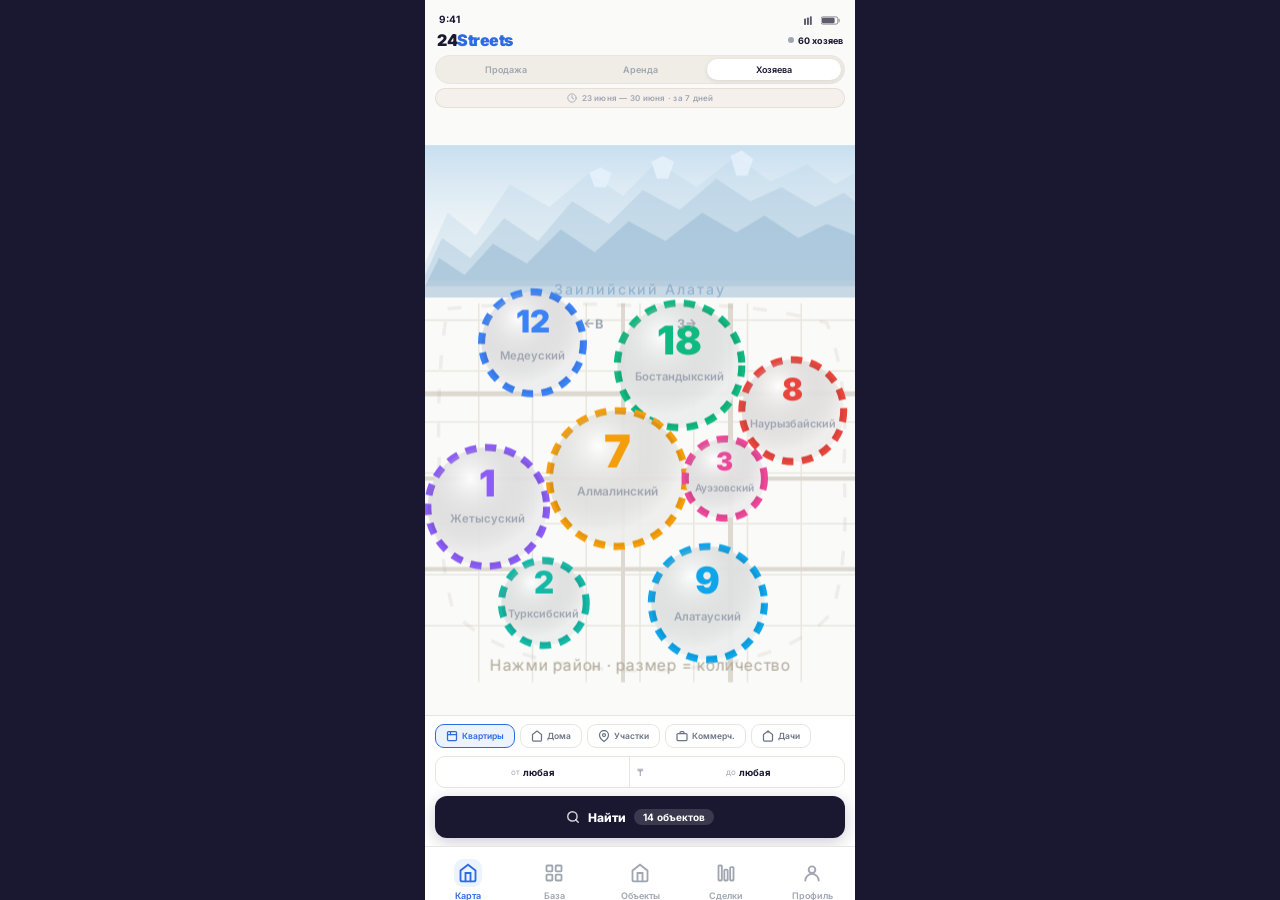
==== projects/24streets-app/index.html @ aed64017 "fix: correct district positions on Pulse Map to match real Almaty geography South-up orientation (mo" ====
<!DOCTYPE html>
<html lang="ru">
<head>
<meta charset="UTF-8">
<meta name="viewport" content="width=device-width, initial-scale=1, viewport-fit=cover">
<meta name="mobile-web-app-capable" content="yes">
<meta name="apple-mobile-web-app-capable" content="yes">
<meta name="apple-mobile-web-app-status-bar-style" content="black-translucent">
<title>24Streets</title>
<link rel="stylesheet" href="css/styles.css">
<script>
(function(){
  var TAB_H = 64;   // tab bar
  var FEED_HDR = 52; // feed header
  function setH(){
    var h = window.innerHeight;
    var s = document.documentElement.style;
    s.setProperty('--app-h', h + 'px');
    s.setProperty('--card-h', (h - TAB_H) + 'px');        // map/base screens
    s.setProperty('--feed-card-h', (h - FEED_HDR) + 'px'); // feed cards (no tab bar)
  }
  setH();
  window.addEventListener('resize', setH);
  window.addEventListener('orientationchange', function(){ setTimeout(setH, 200); });
})();
</script>
</head>
<body>
<div id="app">

  <!-- ══════════════ SCREEN 1: MAP ══════════════ -->
  <div id="screen-map" class="screen active with-tabs">

    <!-- Status bar -->
    <div class="status-bar">
      <span class="time">9:41</span>
      <div class="icons">
        <svg width="13" height="9" viewBox="0 0 20 14" fill="#1a1831" opacity=".7"><rect x="0" y="4" width="3" height="10" rx="1"/><rect x="4.5" y="2.5" width="3" height="11.5" rx="1"/><rect x="9" y="0.5" width="3" height="13.5" rx="1"/></svg>
        <svg width="20" height="9" viewBox="0 0 44 18" fill="none"><rect x="0" y="1" width="37" height="16" rx="4" stroke="#1a1831" stroke-width="1.5" opacity=".7"/><rect x="38.5" y="5" width="3" height="8" rx="1.5" fill="#1a1831" opacity=".35"/><rect x="2" y="3" width="28" height="12" rx="2.5" fill="#1a1831" opacity=".7"/></svg>
      </div>
    </div>

    <!-- Header -->
    <div class="map-hdr1">
      <div class="logo">24<span>Streets</span></div>
      <div class="live-chip">
        <div class="live-dot"></div>
        <span id="liveCount">319 сейчас</span>
      </div>
    </div>

    <!-- Trio toggle -->
    <div class="trio">
      <div class="trio-btn" data-mode="sale">Продажа</div>
      <div class="trio-btn" data-mode="rent">Аренда</div>
      <div class="trio-btn on" data-mode="archive">Хозяева</div>
    </div>

    <!-- Archive date (hidden by default) -->
    <div id="archDateStrip" class="arch-date-strip">
      <svg width="10" height="10" viewBox="0 0 24 24" fill="none" stroke="currentColor" stroke-width="2" stroke-linecap="round"><circle cx="12" cy="12" r="10"/><polyline points="12 6 12 12 16 14"/></svg>
      23 июня — 30 июня · за 7 дней
    </div>

    <!-- MAP SVG (south-up: mountains at top) -->
    <div class="map-area">
      <svg id="mapSvg" viewBox="0 0 152 190" xmlns="http://www.w3.org/2000/svg" font-family="Inter,sans-serif" preserveAspectRatio="xMidYMid meet">
        <defs>
          <linearGradient id="skyg" x1="0" y1="0" x2="0" y2="1">
            <stop offset="0%" stop-color="#c8dff0"/>
            <stop offset="100%" stop-color="#e8f3f9" stop-opacity="0"/>
          </linearGradient>
          <!-- 3D sphere highlight — shared, objectBoundingBox = works for all sizes -->
          <radialGradient id="sphere-shine" cx="36%" cy="26%" r="64%" gradientUnits="objectBoundingBox">
            <stop offset="0%"   stop-color="rgba(255,255,255,0.72)"/>
            <stop offset="26%"  stop-color="rgba(255,255,255,0.14)"/>
            <stop offset="100%" stop-color="rgba(0,0,0,0.30)"/>
          </radialGradient>
          <!-- Archive mode — muted -->
          <radialGradient id="sphere-arch" cx="36%" cy="26%" r="64%" gradientUnits="objectBoundingBox">
            <stop offset="0%"   stop-color="rgba(255,255,255,0.38)"/>
            <stop offset="100%" stop-color="rgba(0,0,0,0.06)"/>
          </radialGradient>
          <!-- Drop shadow for active bubbles -->
          <filter id="bub-shadow" x="-45%" y="-45%" width="190%" height="210%">
            <feDropShadow dx="0" dy="3.5" stdDeviation="3.5" flood-color="#000000" flood-opacity="0.22"/>
          </filter>
        </defs>

        <!-- Background -->
        <rect width="152" height="190" fill="#fafaf8"/>

        <!-- Sky -->
        <rect width="152" height="52" fill="url(#skyg)"/>

        <!-- Mountains at top (Заилийский Алатау = south, shown at top) -->
        <polygon points="0,42 8,24 18,32 30,14 44,22 58,10 70,18 82,6 96,15 110,4 122,13 135,7 145,14 152,10 152,48 0,48" fill="rgba(185,210,230,0.32)"/>
        <polygon points="0,46 6,33 16,40 28,26 40,34 52,20 65,28 77,16 90,23 103,12 115,20 126,15 138,22 148,17 152,20 152,50 0,50" fill="rgba(165,195,218,0.40)"/>
        <polygon points="0,50 5,40 14,46 24,35 36,42 48,30 60,38 72,27 85,34 98,24 110,31 120,25 132,33 142,28 152,32 152,54 0,54" fill="rgba(145,180,208,0.48)"/>
        <!-- Snow caps -->
        <polygon points="58,10 62,8 66,10 64,15 60,15" fill="rgba(230,242,252,0.8)"/>
        <polygon points="80,6 84,4 88,6 86,12 82,12"   fill="rgba(230,242,252,0.85)"/>
        <polygon points="108,4 112,2 116,5 114,11 110,11" fill="rgba(230,242,252,0.82)"/>
        <text x="76" y="53" text-anchor="middle" font-size="5" fill="rgba(120,160,195,0.65)" font-weight="500" letter-spacing="0.7">Заилийский Алатау</text>

        <!-- Street grid -->
        <g stroke="#eae7e0" stroke-width="0.55">
          <line x1="0" y1="62" x2="152" y2="62"/><line x1="0" y1="80" x2="152" y2="80"/>
          <line x1="0" y1="98" x2="152" y2="98"/><line x1="0" y1="116" x2="152" y2="116"/>
          <line x1="0" y1="134" x2="152" y2="134"/><line x1="0" y1="152" x2="152" y2="152"/>
          <line x1="0" y1="170" x2="152" y2="170"/>
          <line x1="19" y1="56" x2="19" y2="190"/><line x1="38" y1="56" x2="38" y2="190"/>
          <line x1="57" y1="56" x2="57" y2="190"/><line x1="76" y1="56" x2="76" y2="190"/>
          <line x1="95" y1="56" x2="95" y2="190"/><line x1="114" y1="56" x2="114" y2="190"/>
          <line x1="133" y1="56" x2="133" y2="190"/>
        </g>
        <!-- Major avenues -->
        <line x1="0" y1="88" x2="152" y2="88" stroke="#ddd9d0" stroke-width="1.8"/>
        <line x1="0" y1="118" x2="152" y2="118" stroke="#ddd9d0" stroke-width="1.5"/>
        <line x1="0" y1="150" x2="152" y2="150" stroke="#ddd9d0" stroke-width="1.5"/>
        <line x1="108" y1="56" x2="108" y2="190" stroke="#ddd9d0" stroke-width="1.8"/>
        <line x1="70" y1="56" x2="70" y2="190" stroke="#ddd9d0" stroke-width="1.4"/>

        <!-- City boundary -->
        <path d="M8,58 Q38,55 76,57 Q115,55 142,63 Q150,82 148,115 Q150,145 144,165 Q128,185 76,186 Q28,185 10,165 Q4,142 5,112 Q4,80 8,58 Z"
          fill="none" stroke="rgba(175,168,155,0.16)" stroke-width="1.2" stroke-dasharray="5,7"/>

        <!-- ── DISTRICT BUBBLES — 3D SPHERES ── -->
        <!-- Ориентация жителя Алматы: Горы=верх(юг) · Восток=лево · Запад=право · Север=низ -->
        <!-- Порядок В→З (лево→право): меде → жет/турк → алма(центр) → ауэз/бост → наур → алат -->

        <!-- МЕДЕУСКИЙ (юго-восток = верх-лево) -->
        <g class="bubble-g" data-district="mede" cursor="pointer">
          <circle cx="38" cy="70" r="18" fill="#3B82F6" fill-opacity="0.1"/>
          <circle cx="38" cy="70" r="18" fill="#3B82F6" class="bubble-main" filter="url(#bub-shadow)"/>
          <circle cx="38" cy="70" r="18" fill="url(#sphere-shine)" class="bubble-shine" pointer-events="none"/>
          <text x="38" y="66.5" text-anchor="middle" font-size="11" font-weight="900" fill="white" class="bubble-count">37</text>
          <text x="38" y="76" text-anchor="middle" font-size="4" fill="rgba(255,255,255,.92)" font-weight="600" class="bubble-name">Медеуский</text>
        </g>

        <!-- БОСТАНДЫКСКИЙ (юг, центр-право) -->
        <g class="bubble-g" data-district="bost" cursor="pointer">
          <circle cx="90" cy="78" r="22" fill="#10B981" fill-opacity="0.1"/>
          <circle cx="90" cy="78" r="22" fill="#10B981" class="bubble-main" filter="url(#bub-shadow)"/>
          <circle cx="90" cy="78" r="22" fill="url(#sphere-shine)" class="bubble-shine" pointer-events="none"/>
          <text x="90" y="74" text-anchor="middle" font-size="14" font-weight="900" fill="white" class="bubble-count">59</text>
          <text x="90" y="83.5" text-anchor="middle" font-size="4" fill="rgba(255,255,255,.92)" font-weight="600" class="bubble-name">Бостандыкский</text>
        </g>

        <!-- НАУРЫЗБАЙСКИЙ (юго-запад = верх-право) -->
        <g class="bubble-g" data-district="naur" cursor="pointer">
          <circle cx="130" cy="94" r="18" fill="#E8453C" fill-opacity="0.1" class="sel-pulse"/>
          <circle cx="130" cy="94" r="18" fill="#E8453C" class="bubble-main" filter="url(#bub-shadow)"/>
          <circle cx="130" cy="94" r="18" fill="url(#sphere-shine)" class="bubble-shine" pointer-events="none"/>
          <text x="130" y="90.5" text-anchor="middle" font-size="11" font-weight="900" fill="white" class="bubble-count">41</text>
          <text x="130" y="100" text-anchor="middle" font-size="3.8" fill="rgba(255,255,255,.92)" font-weight="600" class="bubble-name">Наурызбайский</text>
        </g>

        <!-- ЖЕТЫСУСКИЙ (восток = лево) -->
        <g class="bubble-g" data-district="zhet" cursor="pointer">
          <circle cx="22" cy="128" r="21" fill="#8B5CF6" fill-opacity="0.1"/>
          <circle cx="22" cy="128" r="21" fill="#8B5CF6" class="bubble-main" filter="url(#bub-shadow)"/>
          <circle cx="22" cy="128" r="21" fill="url(#sphere-shine)" class="bubble-shine" pointer-events="none"/>
          <text x="22" y="124.5" text-anchor="middle" font-size="13" font-weight="900" fill="white" class="bubble-count">48</text>
          <text x="22" y="133.5" text-anchor="middle" font-size="4" fill="rgba(255,255,255,.92)" font-weight="600" class="bubble-name">Жетысуский</text>
        </g>

        <!-- АЛМАЛИНСКИЙ (исторический центр) -->
        <g class="bubble-g" data-district="alma" cursor="pointer">
          <circle cx="68" cy="118" r="24" fill="#F59E0B" fill-opacity="0.1"/>
          <circle cx="68" cy="118" r="24" fill="#F59E0B" class="bubble-main" filter="url(#bub-shadow)"/>
          <circle cx="68" cy="118" r="24" fill="url(#sphere-shine)" class="bubble-shine" pointer-events="none"/>
          <text x="68" y="114" text-anchor="middle" font-size="16" font-weight="900" fill="white" class="bubble-count">63</text>
          <text x="68" y="124" text-anchor="middle" font-size="4.2" fill="rgba(255,255,255,.92)" font-weight="600" class="bubble-name">Алмалинский</text>
        </g>

        <!-- АУЭЗОВСКИЙ (запад = право) -->
        <g class="bubble-g" data-district="auez" cursor="pointer">
          <circle cx="106" cy="118" r="14" fill="#EC4899" fill-opacity="0.1" class="sel-pulse"/>
          <circle cx="106" cy="118" r="14" fill="#EC4899" class="bubble-main" filter="url(#bub-shadow)"/>
          <circle cx="106" cy="118" r="14" fill="url(#sphere-shine)" class="bubble-shine" pointer-events="none"/>
          <text x="106" y="115" text-anchor="middle" font-size="9" font-weight="900" fill="white" class="bubble-count">48</text>
          <text x="106" y="122.5" text-anchor="middle" font-size="3.6" fill="rgba(255,255,255,.92)" font-weight="600" class="bubble-name">Ауэзовский</text>
        </g>

        <!-- АЛАТАУСКИЙ (северо-запад = низ-право) -->
        <g class="bubble-g" data-district="alat" cursor="pointer">
          <circle cx="100" cy="162" r="20" fill="#0EA5E9" fill-opacity="0.1"/>
          <circle cx="100" cy="162" r="20" fill="#0EA5E9" class="bubble-main" filter="url(#bub-shadow)"/>
          <circle cx="100" cy="162" r="20" fill="url(#sphere-shine)" class="bubble-shine" pointer-events="none"/>
          <text x="100" y="158.5" text-anchor="middle" font-size="13" font-weight="900" fill="white" class="bubble-count">45</text>
          <text x="100" y="168" text-anchor="middle" font-size="4" fill="rgba(255,255,255,.92)" font-weight="600" class="bubble-name">Алатауский</text>
        </g>

        <!-- ТУРКСИБСКИЙ (северо-восток = низ-лево) -->
        <g class="bubble-g" data-district="turk" cursor="pointer">
          <circle cx="42" cy="162" r="15" fill="#14B8A6" fill-opacity="0.1"/>
          <circle cx="42" cy="162" r="15" fill="#14B8A6" class="bubble-main" filter="url(#bub-shadow)"/>
          <circle cx="42" cy="162" r="15" fill="url(#sphere-shine)" class="bubble-shine" pointer-events="none"/>
          <text x="42" y="158.5" text-anchor="middle" font-size="11" font-weight="900" fill="white" class="bubble-count">26</text>
          <text x="42" y="167" text-anchor="middle" font-size="3.8" fill="rgba(255,255,255,.92)" font-weight="600" class="bubble-name">Турксибский</text>
        </g>

        <!-- Compass: горы=верх(Ю), восток=лево(←), запад=право(→) -->
        <g transform="translate(76,62)">
          <text x="-13" y="3" text-anchor="end" font-size="4.5" font-weight="700" fill="#9fa6b2">←В</text>
          <text x="13" y="3" text-anchor="start" font-size="4.5" font-weight="700" fill="#9fa6b2">З→</text>
        </g>

        <text x="76" y="186" text-anchor="middle" font-size="5.5" fill="#b0a898" letter-spacing=".04em">Нажми район · размер = количество</text>
      </svg>
    </div>

    <!-- Bottom panel -->
    <div class="map-bottom">

      <!-- Type chips -->
      <div class="types-row">
        <div class="type-chip on" data-type="apt">
          <svg width="12" height="12" viewBox="0 0 24 24" fill="none" stroke="currentColor" stroke-width="2.5" stroke-linecap="round"><rect x="3" y="3" width="18" height="18" rx="2"/><line x1="3" y1="9" x2="21" y2="9"/><line x1="9" y1="3" x2="9" y2="9"/></svg>
          Квартиры
        </div>
        <div class="type-chip" data-type="house">
          <svg width="12" height="12" viewBox="0 0 24 24" fill="none" stroke="currentColor" stroke-width="2.5" stroke-linecap="round"><path d="M3 9l9-7 9 7v11a2 2 0 01-2 2H5a2 2 0 01-2-2z"/></svg>
          Дома
        </div>
        <div class="type-chip" data-type="land">
          <svg width="12" height="12" viewBox="0 0 24 24" fill="none" stroke="currentColor" stroke-width="2.5" stroke-linecap="round"><path d="M21 10c0 7-9 13-9 13S3 17 3 10a9 9 0 0118 0z"/><circle cx="12" cy="10" r="3"/></svg>
          Участки
        </div>
        <div class="type-chip" data-type="comm">
          <svg width="12" height="12" viewBox="0 0 24 24" fill="none" stroke="currentColor" stroke-width="2.5" stroke-linecap="round"><rect x="2" y="7" width="20" height="14" rx="2"/><path d="M16 7V5a2 2 0 00-2-2h-4a2 2 0 00-2 2v2"/></svg>
          Коммерч.
        </div>
        <div class="type-chip" data-type="dacha">
          <svg width="12" height="12" viewBox="0 0 24 24" fill="none" stroke="currentColor" stroke-width="2.5" stroke-linecap="round"><path d="M3 9l9-7 9 7v11a2 2 0 01-2 2H5a2 2 0 01-2-2z"/><line x1="12" y1="2" x2="12" y2="5"/></svg>
          Дачи
        </div>
      </div>

      <!-- Price pill -->
      <div class="price-pill">
        <div class="pp-half">
          <span class="pp-sub">от</span>
          <span id="ppFromVal">любая</span>
        </div>
        <div class="pp-unit">₸</div>
        <div class="pp-half">
          <span class="pp-sub">до</span>
          <span id="ppToVal">любая</span>
        </div>
      </div>

      <!-- Find -->
      <div class="find-btn" id="findBtn">
        <svg width="14" height="14" viewBox="0 0 24 24" fill="none" stroke="rgba(255,255,255,.8)" stroke-width="2.5" stroke-linecap="round"><circle cx="11" cy="11" r="8"/><line x1="21" y1="21" x2="16.65" y2="16.65"/></svg>
        Найти
        <div class="find-count">3 объекта</div>
      </div>
    </div>
  </div>

  <!-- ══════════════ SCREEN 2: DISTRICT DETAIL ══════════════ -->
  <div id="screen-district" class="screen slide-below dark-screen">
    <div class="ds-status-bar">
      <span class="time" style="color:rgba(255,255,255,.8)">9:41</span>
    </div>
    <div class="ds-header">
      <div class="ds-back" id="dsBack">
        <svg width="9" height="9" viewBox="0 0 24 24" fill="none" stroke="white" stroke-width="2.5" stroke-linecap="round"><polyline points="15 18 9 12 15 6"/></svg>
      </div>
      <div class="ds-info">
        <div class="ds-name" id="dsName">Бостандыкский</div>
        <div class="ds-sub" id="dsSub">274 объекта · 57 новых сегодня</div>
      </div>
    </div>
    <div class="time-tabs" id="districtTimeTabs">
      <div class="ttab on" data-time="24h">24 часа</div>
      <div class="ttab" data-time="3d">3 дня</div>
      <div class="ttab" data-time="week">Неделя</div>
    </div>
    <div class="type-grid" id="typeGrid"></div>
  </div>

  <!-- ══════════════ SCREEN 2.5: FILTERS ══════════════ -->
  <div id="screen-filter" class="screen slide-below dark-screen">
    <div class="ds-status-bar">
      <span class="time" style="color:rgba(255,255,255,.8)">9:41</span>
    </div>
    <div class="ds-header">
      <div class="ds-back" id="filtBack">
        <svg width="9" height="9" viewBox="0 0 24 24" fill="none" stroke="white" stroke-width="2.5" stroke-linecap="round"><polyline points="15 18 9 12 15 6"/></svg>
      </div>
      <div class="ds-info">
        <div class="ds-name" id="filtTitle">Квартиры · Бостандык.</div>
        <div class="ds-sub" id="filtSub">57 объектов</div>
      </div>
    </div>
    <div class="time-tabs" id="filterTimeTabs">
      <div class="ttab on" data-time="24h">24 часа</div>
      <div class="ttab" data-time="3d">3 дня</div>
      <div class="ttab" data-time="week">Неделя</div>
    </div>
    <div class="filt-scroll" id="filtScroll"></div>
    <div class="filt-apply-wrap">
      <div class="filt-apply" id="filtApply">
        <svg width="14" height="14" viewBox="0 0 24 24" fill="none" stroke="white" stroke-width="2.5" stroke-linecap="round"><polyline points="20 6 9 17 4 12"/></svg>
        Показать <span id="filtCount">0</span> объектов
      </div>
    </div>
  </div>

  <!-- ══════════════ SCREEN 3: FEED ══════════════ -->
  <div id="screen-feed" class="screen slide-below">
    <div class="feed-hdr" id="feedHdr">
      <div class="fh-back" id="feedBack">
        <svg width="9" height="9" viewBox="0 0 24 24" fill="none" stroke="currentColor" stroke-width="2.5" stroke-linecap="round"><polyline points="15 18 9 12 15 6"/></svg>
      </div>
      <div class="fh-crumb" id="feedCrumb">Квартиры · Бостандык.</div>
      <div class="fh-time" id="feedTimeChip">24ч</div>
    </div>
    <div class="feed-wrapper" id="feedWrapper">
      <!-- Cards injected by JS -->
    </div>
  </div>

  <!-- ══════════════ SCREEN 3: MY BASE ══════════════ -->
  <div id="screen-base" class="screen slide-below with-tabs">

    <div class="base-header">
      <div class="base-title">Моя База</div>
      <div class="base-sub" id="baseSubtitle">0 объектов</div>
    </div>

    <!-- Segment: В работе / Сохранённые -->
    <div class="seg-tabs">
      <div class="seg-btn on" data-seg="claimed">В работе</div>
      <div class="seg-btn" data-seg="saved">Сохранённые</div>
    </div>

    <div class="base-scroll" id="baseScroll">
      <!-- Injected by JS -->
    </div>
  </div>

  <!-- ══════════════ SCREEN 4: PROFILE ══════════════ -->
  <div id="screen-profile" class="screen slide-below with-tabs" style="display:flex;flex-direction:column;">

    <div class="profile-header">
      <div class="profile-row">
        <div class="profile-avatar">А</div>
        <div>
          <div class="profile-name">Айтуанзе</div>
          <div class="profile-company">24Streets · Алматы</div>
          <div class="sub-badge">
            <svg width="9" height="9" viewBox="0 0 24 24" fill="none" stroke="currentColor" stroke-width="2.5" stroke-linecap="round"><path d="M22 11.08V12a10 10 0 11-5.93-9.14"/><polyline points="22 4 12 14.01 9 11.01"/></svg>
            Подписка активна
          </div>
        </div>
      </div>
    </div>

    <div class="profile-scroll">
      <div class="stat-row">
        <div class="stat-card">
          <div class="stat-num" id="statClaimed">0</div>
          <div class="stat-lbl">В работе</div>
        </div>
        <div class="stat-card">
          <div class="stat-num" id="statSaved">0</div>
          <div class="stat-lbl">Сохранено</div>
        </div>
        <div class="stat-card">
          <div class="stat-num">7</div>
          <div class="stat-lbl">Дней в подписке</div>
        </div>
      </div>

      <div class="settings-section">
        <div class="settings-row">
          <div class="sr-left">
            <div class="sr-ico" style="background:#edf3fc;"><svg width="14" height="14" viewBox="0 0 24 24" fill="none" stroke="#2d6be4" stroke-width="2.5" stroke-linecap="round"><circle cx="12" cy="12" r="3"/><path d="M19.07 4.93a10 10 0 010 14.14"/><path d="M4.93 4.93a10 10 0 000 14.14"/></svg></div>
            <span class="sr-label">Уведомления</span>
          </div>
          <svg class="sr-arrow" width="16" height="16" viewBox="0 0 24 24" fill="none" stroke="currentColor" stroke-width="2" stroke-linecap="round"><polyline points="9 18 15 12 9 6"/></svg>
        </div>
        <div class="settings-row">
          <div class="sr-left">
            <div class="sr-ico" style="background:#f5f0eb;"><svg width="14" height="14" viewBox="0 0 24 24" fill="none" stroke="#9fa6b2" stroke-width="2.5" stroke-linecap="round"><rect x="3" y="11" width="18" height="11" rx="2"/><path d="M7 11V7a5 5 0 0110 0v4"/></svg></div>
            <span class="sr-label">Подписка агентства</span>
          </div>
          <svg class="sr-arrow" width="16" height="16" viewBox="0 0 24 24" fill="none" stroke="currentColor" stroke-width="2" stroke-linecap="round"><polyline points="9 18 15 12 9 6"/></svg>
        </div>
        <div class="settings-row">
          <div class="sr-left">
            <div class="sr-ico" style="background:#fef3ec;"><svg width="14" height="14" viewBox="0 0 24 24" fill="none" stroke="#e07b2a" stroke-width="2.5" stroke-linecap="round"><circle cx="12" cy="8" r="4"/><path d="M20 21a8 8 0 10-16 0"/></svg></div>
            <span class="sr-label">Мой профиль</span>
          </div>
          <svg class="sr-arrow" width="16" height="16" viewBox="0 0 24 24" fill="none" stroke="currentColor" stroke-width="2" stroke-linecap="round"><polyline points="9 18 15 12 9 6"/></svg>
        </div>
      </div>

      <div class="settings-section">
        <div class="settings-row sr-signout" style="color:#dc4446;cursor:pointer">
          <div class="sr-left">
            <div class="sr-ico" style="background:#fef0f0;"><svg width="14" height="14" viewBox="0 0 24 24" fill="none" stroke="#dc4446" stroke-width="2.5" stroke-linecap="round"><path d="M9 21H5a2 2 0 01-2-2V5a2 2 0 012-2h4"/><polyline points="16 17 21 12 16 7"/><line x1="21" y1="12" x2="9" y2="12"/></svg></div>
            <span class="sr-label" style="color:#dc4446;">Выйти</span>
          </div>
        </div>
      </div>
    </div>
  </div>

  <!-- ══════════════ TAB BAR ══════════════ -->
  <div class="tab-bar" id="tabBar">
    <div class="tab-item on" data-tab="map">
      <div class="tab-ico">
        <svg width="20" height="20" viewBox="0 0 24 24" fill="none" stroke="currentColor" stroke-width="2.2" stroke-linecap="round"><path d="M3 9l9-7 9 7v11a2 2 0 01-2 2H5a2 2 0 01-2-2z"/><polyline points="9 22 9 12 15 12 15 22"/></svg>
      </div>
      <span class="tab-lbl">Карта</span>
    </div>
<div class="tab-item" data-tab="base">
      <div class="tab-ico">
        <svg width="20" height="20" viewBox="0 0 24 24" fill="none" stroke="currentColor" stroke-width="2.2" stroke-linecap="round"><rect x="3" y="3" width="7" height="7" rx="1"/><rect x="14" y="3" width="7" height="7" rx="1"/><rect x="3" y="14" width="7" height="7" rx="1"/><rect x="14" y="14" width="7" height="7" rx="1"/></svg>
      </div>
      <span class="tab-lbl">База</span>
    </div>
    <div class="tab-item" data-tab="properties">
      <div class="tab-ico">
        <svg width="20" height="20" viewBox="0 0 24 24" fill="none" stroke="currentColor" stroke-width="2.2" stroke-linecap="round"><path d="M3 9l9-7 9 7v11a2 2 0 01-2 2H5a2 2 0 01-2-2z"/><polyline points="9 22 9 12 15 12 15 22"/></svg>
      </div>
      <span class="tab-lbl">Объекты</span>
    </div>
    <div class="tab-item" data-tab="crm">
      <span class="tab-badge" id="crmBadge"></span>
      <div class="tab-ico">
        <svg width="20" height="20" viewBox="0 0 24 24" fill="none" stroke="currentColor" stroke-width="2.2" stroke-linecap="round"><rect x="3" y="3" width="4" height="18" rx="1"/><rect x="10" y="8" width="4" height="13" rx="1"/><rect x="17" y="5" width="4" height="16" rx="1"/></svg>
      </div>
      <span class="tab-lbl">Сделки</span>
    </div>
    <div class="tab-item" data-tab="profile">
      <div class="tab-ico">
        <svg width="20" height="20" viewBox="0 0 24 24" fill="none" stroke="currentColor" stroke-width="2.2" stroke-linecap="round"><circle cx="12" cy="8" r="4"/><path d="M20 21a8 8 0 10-16 0"/></svg>
      </div>
      <span class="tab-lbl">Профиль</span>
    </div>
  </div>


  <!-- ══════ SCREEN AUTH (агент) ══════ -->
  <div id="screen-auth" class="screen slide-below auth-screen">
    <div class="auth-logo">24<span>Streets</span></div>
    <div class="auth-tagline">Платформа для риэлторов Алматы</div>
    <div class="auth-card">
      <div class="auth-title">Вход для агентов</div>
      <div id="authError" class="auth-error" style="display:none"></div>
      <input id="authEmail" class="auth-input" type="email" placeholder="Email" autocomplete="email">
      <input id="authPassword" class="auth-input" type="password" placeholder="Пароль" autocomplete="current-password">
      <button id="authSubmit" class="auth-btn">Войти</button>
      <div class="auth-divider">Покупаете квартиру?</div>
      <button id="authBuyerBtn" class="auth-btn-secondary">Смотреть объекты →</button>
      <button id="authToSetup" class="auth-btn-secondary" style="margin-top:6px">Зарегистрировать агентство</button>
    </div>
  </div>

  <!-- ══════ SCREEN AGENCY SETUP ══════ -->
  <div id="screen-agency-setup" class="screen slide-below auth-screen">
    <div class="auth-logo">24<span>Streets</span></div>
    <div class="auth-tagline">Регистрация агентства</div>
    <div class="auth-card">
      <div class="auth-title">Новое агентство</div>
      <div id="setupError" class="auth-error" style="display:none"></div>
      <input id="setupAgencyName" class="auth-input" type="text" placeholder="Название агентства">
      <input id="setupAdminName"  class="auth-input" type="text" placeholder="Ваше имя">
      <input id="setupEmail"      class="auth-input" type="email" placeholder="Email">
      <input id="setupPassword"   class="auth-input" type="password" placeholder="Пароль (мин. 6 символов)">
      <button id="setupSubmit" class="auth-btn">Создать агентство</button>
      <div class="auth-divider">Уже есть аккаунт?</div>
      <button id="setupToLogin" class="auth-btn-secondary">← Войти</button>
    </div>
  </div>

  <!-- ══════ SCREEN PHONE OTP (покупатель) ══════ -->
  <div id="screen-phone-otp" class="screen slide-below auth-screen">
    <div class="auth-logo">24<span>Streets</span></div>
    <div class="auth-card">
      <div id="otpTitle" class="auth-title">Введите номер телефона</div>
      <div id="otpSub" class="auth-sub">Чтобы увидеть контакт агента</div>
      <div id="otpError" class="auth-error" style="display:none"></div>
      <div id="otpPhoneStep">
        <input id="otpPhone" class="auth-input" type="tel" placeholder="+7 777 000 00 00" autocomplete="tel">
        <button id="otpSendBtn" class="auth-btn">Получить код</button>
        <button id="otpSkipBtn" class="auth-btn-secondary" style="margin-top:8px">← Назад</button>
      </div>
      <div id="otpCodeStep" style="display:none">
        <input id="otpCode" class="auth-input" type="number" placeholder="Код из SMS">
        <button id="otpVerifyBtn" class="auth-btn">Подтвердить</button>
      </div>
    </div>
  </div>

  <!-- ══════ SCREEN: МОИ ОБЪЕКТЫ (агент) ══════ -->
  <div id="screen-properties" class="screen slide-below with-tabs">
    <div class="ds-status-bar"></div>
    <div class="agent-screen-hdr">
      <div class="agent-screen-title">Мои объекты</div>
      <button id="propAddBtn" class="prop-add-btn">+ Добавить</button>
    </div>
    <div id="propList" class="prop-list"></div>
  </div>

  <!-- ══════ SCREEN: РЕДАКТОР ОБЪЕКТА ══════ -->
  <div id="screen-prop-editor" class="screen slide-below">
    <div class="ds-status-bar"></div>
    <div class="agent-screen-hdr">
      <div id="propEditorBack" class="ds-back" style="color:var(--ink)">
        <svg width="9" height="9" viewBox="0 0 24 24" fill="none" stroke="currentColor" stroke-width="2.5" stroke-linecap="round"><polyline points="15 18 9 12 15 6"/></svg>
      </div>
      <div id="propEditorTitle" class="agent-screen-title" style="margin-left:10px">Новый объект</div>
      <button id="propSaveBtn" class="prop-draft-btn">Черновик</button>
      <button id="propPublishBtn" class="prop-publish-btn">Опубликовать</button>
    </div>
    <div class="prop-editor-scroll">
      <div class="pe-section-label">Фото (до 10)</div>
      <div id="pePhotosRow" class="pe-photos-row">
        <label class="pe-photo-add">
          <input id="pePhotoInput" type="file" accept="image/*" multiple style="display:none">
          <svg width="24" height="24" viewBox="0 0 24 24" fill="none" stroke="var(--ink3)" stroke-width="2"><line x1="12" y1="5" x2="12" y2="19"/><line x1="5" y1="12" x2="19" y2="12"/></svg>
        </label>
      </div>
      <div class="pe-section-label">Тип объекта</div>
      <div class="pe-chips-row" id="peTypeChips">
        <div class="pe-chip on" data-val="apt">Квартира</div>
        <div class="pe-chip" data-val="house">Дом</div>
        <div class="pe-chip" data-val="land">Участок</div>
        <div class="pe-chip" data-val="commercial">Коммерч.</div>
      </div>
      <div class="pe-section-label">Адрес</div>
      <input id="peAddress" class="pe-input" placeholder="пр. Достык, 180" type="text">
      <div class="pe-row">
        <div class="pe-field"><div class="pe-section-label">Цена (₸)</div><input id="pePrice" class="pe-input" placeholder="45000000" type="number"></div>
        <div class="pe-field"><div class="pe-section-label">Площадь (м²)</div><input id="peArea" class="pe-input" placeholder="65" type="number"></div>
      </div>
      <div class="pe-row">
        <div class="pe-field"><div class="pe-section-label">Комнат</div><input id="peRooms" class="pe-input" placeholder="2" type="number"></div>
        <div class="pe-field"><div class="pe-section-label">Этаж / Всего</div><input id="peFloor" class="pe-input" placeholder="4 / 9" type="text"></div>
      </div>
      <div class="pe-section-label">Описание</div>
      <textarea id="peDesc" class="pe-input" rows="3" placeholder="Описание объекта..."></textarea>
      <div class="pe-section-label" style="margin-top:16px">Собственник (только агент видит)</div>
      <input id="peOwnerName"  class="pe-input" placeholder="Имя собственника" type="text">
      <input id="peOwnerPhone" class="pe-input" placeholder="+7 777 000 00 00" type="tel">
    </div>
  </div>

  <!-- ══════ SCREEN CRM (агент) ══════ -->
  <div id="screen-crm" class="screen slide-below with-tabs">
    <div class="ds-status-bar"></div>
    <div class="agent-screen-hdr">
      <div class="agent-screen-title">Сделки</div>
    </div>
    <div id="crmBoard" class="crm-board"></div>
  </div>

  <!-- ══════ SCREEN LEAD DETAIL ══════ -->
  <div id="screen-lead-detail" class="screen slide-below">
    <div class="ds-status-bar"></div>
    <div class="agent-screen-hdr">
      <div id="leadDetailBack" class="ds-back" style="color:var(--ink)">
        <svg width="9" height="9" viewBox="0 0 24 24" fill="none" stroke="currentColor" stroke-width="2.5" stroke-linecap="round"><polyline points="15 18 9 12 15 6"/></svg>
      </div>
      <div id="leadDetailTitle" class="agent-screen-title" style="margin-left:10px">Лид</div>
    </div>
    <div id="leadDetailContent" class="lead-detail-scroll"></div>
  </div>

  <!-- ══════ SCREEN BUYER FEED ══════ -->
  <div id="screen-buyer-feed" class="screen slide-below">
    <div class="buyer-feed-hdr">
      <div class="logo">24<span>Streets</span></div>
      <div style="font-size:11px;color:var(--ink2);font-weight:500">Алматы</div>
    </div>
    <div id="buyerFeedWrapper" class="buyer-feed-wrapper"></div>
  </div>

</div><!-- /app -->

<!-- Price modal -->
<div class="price-modal-overlay" id="priceModal">
  <div class="price-modal">
    <div class="pm-title">Цена, млн ₸</div>
    <div class="pm-row">
      <div class="pm-field">
        <div class="pm-label">от</div>
        <input class="pm-input" id="priceFrom" type="number" placeholder="0" min="0" max="999">
      </div>
      <div class="pm-field">
        <div class="pm-label">до</div>
        <input class="pm-input" id="priceTo" type="number" placeholder="200" min="0" max="999">
      </div>
    </div>
    <button class="pm-apply" id="priceApply">Применить</button>
  </div>
</div>

<script src="data/listings.js"></script>
<!-- Supabase (локальный файл — без зависимости от CDN) -->
<script src="js/supabase.js"></script>
<script src="js/supabase-client.js"></script>
<!-- Layer 2 -->
<script src="js/auth.js"></script>
<script src="js/agent-properties.js"></script>
<script src="js/agent-crm.js"></script>
<script src="js/buyer-feed.js"></script>
<!-- App -->
<script src="js/app.js"></script>
</body>
</html>
---- projects/24streets-app/css/styles.css ----
@import url('https://fonts.googleapis.com/css2?family=Inter:wght@400;500;600;700;800;900&display=swap');

/* ── RESET & ROOT ── */
*, *::before, *::after { box-sizing: border-box; margin: 0; padding: 0; -webkit-tap-highlight-color: transparent; }
:root {
  --ink:    #1a1831;
  --ink2:   #6b7483;
  --ink3:   #9fa6b2;
  --border: #e8e5de;
  --bg:     #edeae4;
  --surface:#ffffff;
  --s2:     #fafaf8;
  --blue:   #2d6be4;
  --green:  #15966b;
  --safe-top: env(safe-area-inset-top, 0px);
  --safe-bot: env(safe-area-inset-bottom, 0px);
}
html, body {
  height: 100%; width: 100%;
  overflow: hidden;
  font-family: 'Inter', -apple-system, BlinkMacSystemFont, sans-serif;
  -webkit-font-smoothing: antialiased;
  background: var(--ink);
}

/* ── APP SHELL ── */
#app {
  position: relative;
  width: 100%; height: var(--app-h, 100dvh);
  overflow: hidden;
  background: var(--s2);
  max-width: 430px;
  margin: 0 auto;
}

/* ── SCREEN TRANSITIONS ── */
.screen {
  position: absolute; inset: 0;
  display: flex; flex-direction: column;
  transition: transform .38s cubic-bezier(.4,0,.2,1);
  background: var(--s2);
  will-change: transform;
  transform: translateY(100%); /* скрыт по умолчанию */
}
.screen.slide-below  { transform: translateY(100%); }
.screen.slide-above  { transform: translateY(-100%); }
.screen.active       { transform: translateY(0); }

/* ══════════════════════════════════════════
   SCREEN 1 — MAP
══════════════════════════════════════════ */
#screen-map { background: var(--s2); }

/* Status bar */
.status-bar {
  display: flex; align-items: flex-end; justify-content: space-between;
  padding: calc(var(--safe-top) + 4px) 14px 3px;
  min-height: 28px;
  background: var(--s2); flex-shrink: 0;
}
.status-bar .time { font-size: 10px; font-weight: 700; color: var(--ink); }
.status-bar .icons { display: flex; gap: 4px; align-items: center; }

/* Header row 1 */
.map-hdr1 {
  display: flex; align-items: center; justify-content: space-between;
  padding: 2px 12px 2px; flex-shrink: 0; background: var(--s2);
}
.logo { font-size: 16px; font-weight: 900; color: var(--ink); letter-spacing: -0.5px; }
.logo span { color: var(--blue); }
.live-chip {
  display: flex; align-items: center; gap: 4px;
  font-size: 9px; font-weight: 700; color: var(--ink);
}
.live-dot {
  width: 6px; height: 6px; border-radius: 50%; background: #4ade80;
  animation: ldot 1.6s ease-in-out infinite;
}
.live-dot.muted { background: var(--ink3); animation: none; }
@keyframes ldot { 0%,100%{opacity:1} 50%{opacity:.25} }

/* Trio toggle */
.trio {
  display: flex; margin: 3px 10px 4px;
  background: #f0ede6; border-radius: 22px;
  padding: 3px; border: 1px solid var(--border); flex-shrink: 0;
}
.trio-btn {
  flex: 1; text-align: center; padding: 5px 2px;
  border-radius: 18px; font-size: 9px; font-weight: 600;
  color: var(--ink3); cursor: pointer; user-select: none;
  transition: all .18s;
}
.trio-btn.on { background: white; color: var(--ink); box-shadow: 0 1px 5px rgba(0,0,0,.1); }
.trio-btn.on.arch { background: var(--ink); color: white; }

/* Archive date strip */
.arch-date-strip {
  display: none; align-items: center; justify-content: center; gap: 5px;
  margin: 0 10px 4px; padding: 4px 10px;
  background: #f5f0eb; border: 1px solid rgba(175,158,130,.22);
  border-radius: 20px;
  font-size: 8px; font-weight: 600; color: var(--ink3);
  letter-spacing: 0.03em; flex-shrink: 0;
}
.arch-date-strip.visible { display: flex; }

/* MAP AREA */
.map-area {
  flex: 1; overflow: hidden; position: relative; min-height: 0;
}
.map-area svg { width: 100%; height: 100%; display: block; }

/* Bubble interactions */
.bubble-g { cursor: pointer; }
.bubble-g:active .bubble-main { opacity: .85; }
.bubble-main { transition: r .2s; }

/* BOTTOM PANEL */
.map-bottom {
  background: white; border-top: 1px solid var(--border);
  padding: 8px 10px calc(var(--safe-bot) + 8px);
  flex-shrink: 0;
}

/* Type chips */
.types-row {
  display: flex; gap: 5px; overflow-x: auto;
  scrollbar-width: none; margin-bottom: 7px; padding-bottom: 1px;
}
.types-row::-webkit-scrollbar { display: none; }
.type-chip {
  flex-shrink: 0; display: flex; align-items: center; gap: 4px;
  padding: 5px 10px; border-radius: 9px;
  border: 1.5px solid var(--border); background: white;
  font-size: 8.5px; font-weight: 600; color: var(--ink2);
  cursor: pointer; user-select: none; white-space: nowrap;
  transition: all .15s;
}
.type-chip.on {
  border-color: var(--blue); background: #edf3fc; color: var(--blue);
}
.type-chip svg { flex-shrink: 0; }

/* Price pill */
.price-pill {
  display: flex; align-items: stretch;
  background: white; border: 1.5px solid var(--border);
  border-radius: 10px; height: 32px; overflow: hidden;
  margin-bottom: 8px; cursor: pointer;
}
.pp-half {
  flex: 1; display: flex; align-items: center; justify-content: center; gap: 3px;
  font-size: 9.5px; font-weight: 700; color: var(--ink); cursor: pointer;
}
.pp-half:first-child { border-right: 1px solid var(--border); }
.pp-sub { font-size: 8px; color: var(--ink3); font-weight: 400; }
.pp-unit {
  width: 22px; display: flex; align-items: center; justify-content: center;
  font-size: 10px; color: var(--ink3); font-weight: 500;
}

/* Find button */
.find-btn {
  width: 100%; height: 42px; border-radius: 12px;
  background: var(--ink); color: white;
  display: flex; align-items: center; justify-content: center; gap: 8px;
  font-size: 12px; font-weight: 800; letter-spacing: .01em;
  cursor: pointer; user-select: none;
  box-shadow: 0 4px 16px rgba(26,24,49,.22);
  transition: opacity .15s, transform .1s;
}
.find-btn:active { opacity: .88; transform: scale(.985); }
.find-count {
  background: rgba(255,255,255,.14); border-radius: 8px;
  padding: 2px 9px; font-size: 10px; font-weight: 700;
}

/* ══════════════════════════════════════════
   PRICE MODAL
══════════════════════════════════════════ */
.price-modal-overlay {
  position: fixed; inset: 0; z-index: 500;
  background: rgba(0,0,0,.48); backdrop-filter: blur(4px);
  display: flex; align-items: flex-end; justify-content: center;
  opacity: 0; pointer-events: none; transition: opacity .2s;
}
.price-modal-overlay.open { opacity: 1; pointer-events: auto; }
.price-modal {
  background: white; border-radius: 20px 20px 0 0;
  padding: 20px 18px calc(var(--safe-bot) + 24px);
  width: 100%; max-width: 430px;
  transform: translateY(30px); transition: transform .25s cubic-bezier(.4,0,.2,1);
}
.price-modal-overlay.open .price-modal { transform: translateY(0); }
.pm-title { font-size: 14px; font-weight: 700; color: var(--ink); margin-bottom: 16px; }
.pm-row { display: flex; gap: 10px; margin-bottom: 14px; }
.pm-field { flex: 1; }
.pm-label { font-size: 9px; font-weight: 600; color: var(--ink3); margin-bottom: 4px; text-transform: uppercase; letter-spacing: .04em; }
.pm-input {
  width: 100%; height: 44px; border-radius: 10px;
  border: 1.5px solid var(--border); background: var(--s2);
  font-size: 15px; font-weight: 700; color: var(--ink);
  padding: 0 12px; outline: none;
  font-family: 'Inter', sans-serif;
}
.pm-input:focus { border-color: var(--blue); }
.pm-apply {
  width: 100%; height: 46px; border-radius: 12px;
  background: var(--ink); color: white;
  font-size: 14px; font-weight: 800; border: none;
  cursor: pointer; font-family: 'Inter', sans-serif;
}

/* ══════════════════════════════════════════
   DARK SCREEN BASE (Screen 2 + 2.5)
══════════════════════════════════════════ */
.dark-screen { background: #1a1831; color: white; }

.ds-status-bar {
  padding: calc(var(--safe-top) + 4px) 14px 0;
  min-height: calc(var(--safe-top) + 16px);
}

.ds-header {
  display: flex; align-items: center; gap: 12px;
  padding: 8px 16px 0;
}
.ds-back {
  width: 32px; height: 32px; border-radius: 50%;
  background: rgba(255,255,255,.1);
  display: flex; align-items: center; justify-content: center;
  cursor: pointer; flex-shrink: 0;
}
.ds-name { font-size: 18px; font-weight: 800; color: white; letter-spacing: -.3px; }
.ds-sub  { font-size: 11px; color: rgba(255,255,255,.5); margin-top: 2px; font-weight: 500; }

/* Time tabs */
.time-tabs {
  display: flex; gap: 6px; padding: 14px 16px 10px;
}
.ttab {
  flex: 1; text-align: center;
  padding: 8px 0; border-radius: 10px;
  font-size: 12px; font-weight: 600; cursor: pointer;
  color: rgba(255,255,255,.45);
  background: rgba(255,255,255,.06);
  transition: all .18s;
}
.ttab.on {
  background: white; color: #1a1831;
}

/* ══════════════════════════════════════════
   SCREEN 2 — DISTRICT TYPE GRID
══════════════════════════════════════════ */
.type-grid {
  display: grid; grid-template-columns: 1fr 1fr;
  gap: 10px; padding: 4px 16px 24px;
  overflow-y: auto;
}
.type-card {
  background: rgba(255,255,255,.07);
  border: 1px solid rgba(255,255,255,.08);
  border-radius: 16px; padding: 18px 14px 14px;
  cursor: pointer; position: relative;
  transition: background .15s;
  display: flex; flex-direction: column; gap: 10px;
  -webkit-tap-highlight-color: transparent;
}
.type-card:active { background: rgba(255,255,255,.13); }
.tc-icon {
  width: 36px; height: 36px; border-radius: 10px;
  background: rgba(255,255,255,.1);
  display: flex; align-items: center; justify-content: center;
}
.tc-icon svg { color: white; }
.tc-count { font-size: 32px; font-weight: 700; color: white; letter-spacing: -1px; line-height: 1; }
.tc-label { font-size: 11px; font-weight: 500; color: rgba(255,255,255,.55); }
.tc-new {
  position: absolute; top: 10px; right: 10px;
  background: #dc4446; color: white;
  font-size: 8px; font-weight: 700;
  padding: 2px 7px; border-radius: 20px;
  letter-spacing: .03em;
}
.tc-lamp-row {
  display: flex; align-items: center; justify-content: space-between;
  margin-top: 2px;
}
.tc-lamp { display: flex; align-items: center; gap: 4px; }
.lamp-dot {
  width: 7px; height: 7px; border-radius: 50%; flex-shrink: 0;
}
.lamp-green { background: #4ade80; box-shadow: 0 0 5px rgba(74,222,128,.6); }
.lamp-red   { background: #E8453C; box-shadow: 0 0 5px rgba(232,69,60,.45); }
.lamp-lbl { font-size: 9px; font-weight: 600; color: rgba(255,255,255,.5); }
.tc-base-btn {
  font-size: 9px; font-weight: 700; color: rgba(255,255,255,.85);
  background: rgba(255,255,255,.12); border: 1px solid rgba(255,255,255,.18);
  border-radius: 8px; padding: 3px 7px; cursor: pointer;
  -webkit-tap-highlight-color: transparent;
}
.tc-base-btn:active { background: rgba(255,255,255,.22); }

/* ══════════════════════════════════════════
   SCREEN 2.5 — FILTERS
══════════════════════════════════════════ */
.filt-scroll {
  flex: 1; overflow-y: auto; padding: 4px 16px 0;
}
.filt-section { margin-bottom: 20px; }
.filt-section-label {
  font-size: 9px; font-weight: 700; letter-spacing: .12em;
  color: rgba(255,255,255,.35); text-transform: uppercase;
  margin-bottom: 10px;
}
.filt-chips {
  display: flex; flex-wrap: wrap; gap: 8px;
}
.filt-chip {
  padding: 10px 14px; border-radius: 12px;
  background: rgba(255,255,255,.08);
  border: 1px solid rgba(255,255,255,.1);
  color: rgba(255,255,255,.7); font-size: 12px; font-weight: 600;
  cursor: pointer; transition: all .15s;
  -webkit-tap-highlight-color: transparent;
}
.filt-chip .fc-sub { font-size: 9px; font-weight: 400; color: rgba(255,255,255,.4); display: block; margin-top: 1px; }
.filt-chip.on {
  background: var(--blue); border-color: var(--blue); color: white;
}
.filt-chip.on .fc-sub { color: rgba(255,255,255,.7); }
.filt-apply-wrap {
  padding: 12px 16px calc(16px + var(--safe-bot));
  background: #1a1831;
}
.filt-apply {
  background: var(--blue); color: white;
  border-radius: 14px; padding: 16px;
  display: flex; align-items: center; justify-content: center; gap: 8px;
  font-size: 15px; font-weight: 700; cursor: pointer;
  -webkit-tap-highlight-color: transparent;
}

/* ══════════════════════════════════════════
   SCREEN 3 — FEED (light theme)
══════════════════════════════════════════ */
#screen-feed { background: #f2f0eb; }

/* Fixed header */
.feed-hdr {
  position: absolute; top: 0; left: 0; right: 0; z-index: 200;
  height: calc(48px + var(--safe-top));
  padding: calc(var(--safe-top) + 10px) 14px 0;
  background: #f2f0eb;
  display: flex; align-items: center; gap: 10px;
  border-bottom: 1px solid rgba(0,0,0,.06);
}
.fh-back {
  width: 30px; height: 30px; border-radius: 50%;
  background: rgba(0,0,0,.07);
  display: flex; align-items: center; justify-content: center;
  cursor: pointer; flex-shrink: 0; color: var(--ink);
}
.fh-crumb { flex: 1; font-size: 13px; font-weight: 700; color: var(--ink); }
.fh-time {
  padding: 5px 10px; border-radius: 8px;
  background: rgba(0,0,0,.07); font-size: 11px; font-weight: 700;
  color: var(--ink2); cursor: pointer;
}

/* Feed scroll wrapper */
.feed-wrapper {
  position: absolute;
  top: calc(48px + var(--safe-top));
  left: 0; right: 0; bottom: 0;
  overflow-y: scroll; overflow-x: hidden;
  scroll-snap-type: y mandatory;
  -webkit-overflow-scrolling: touch;
  scrollbar-width: none;
}
.feed-wrapper::-webkit-scrollbar { display: none; }

/* Individual card */
.feed-card {
  height: var(--feed-card-h, calc(100dvh - 52px));
  scroll-snap-align: start;
  background: white;
  border-radius: 20px 20px 0 0;
  overflow: hidden;
  display: flex; flex-direction: column;
  flex-shrink: 0;
}

/* ── Price section (top of card) ── */
.fc-price-section {
  padding: 16px 16px 10px;
  flex-shrink: 0;
  border-bottom: 1px solid #f0ece5;
}
.fc-price-row {
  display: flex; align-items: baseline; gap: 10px; flex-wrap: wrap;
  margin-bottom: 8px;
}
.fc-price    { font-size: 28px; font-weight: 900; color: var(--ink); letter-spacing: -1px; }
.fc-cur      { font-size: 16px; font-weight: 700; color: var(--ink); }
.fc-pm2      { font-size: 12px; font-weight: 500; color: var(--ink2); }
.fc-market   {
  padding: 3px 8px; border-radius: 8px;
  font-size: 11px; font-weight: 700; margin-left: auto;
}
.fc-market.below { background: rgba(21,150,107,.12); color: #15966b; }
.fc-market.above { background: rgba(220,68,70,.1);   color: #dc4446; }
.fc-status-row   { display: flex; align-items: center; gap: 8px; }
.fc-chip-new {
  background: #1a1831; color: white;
  font-size: 9px; font-weight: 800; letter-spacing: .08em;
  padding: 4px 9px; border-radius: 6px;
}
.fc-time-ago { font-size: 11px; color: var(--ink3); font-weight: 500; }

/* ── Photo ── */
.fc-photo {
  flex: 0 0 34%;
  position: relative; overflow: hidden;
}
.fc-photo svg { position: absolute; inset: 0; }

/* ── Content section ── */
.fc-content {
  flex: 1; padding: 12px 16px;
  display: flex; flex-direction: column; gap: 0;
  overflow: hidden;
}
.fc-badges-row {
  display: flex; align-items: center; gap: 6px; margin-bottom: 10px;
}
.fc-badge {
  padding: 4px 10px; border-radius: 8px;
  font-size: 10px; font-weight: 700;
}
.fc-badge.inbase  { background: rgba(21,150,107,.15); color: #15966b; border: 1px solid rgba(21,150,107,.3); }
.fc-badge.id      { background: #f2f0eb; color: var(--ink3); font-size: 9px; border: 1px solid #e8e5de; }
.fc-badge.arch-tag { background: rgba(220,68,70,.1); color: #dc4446; border: 1px solid rgba(220,68,70,.25); }
.fc-counter       { margin-left: auto; font-size: 11px; font-weight: 600; color: var(--ink3); }
.fc-address { font-size: 18px; font-weight: 800; color: var(--ink); letter-spacing: -.3px; margin-bottom: 4px; }
.fc-meta    { font-size: 11px; color: var(--ink3); font-weight: 500; margin-bottom: 12px; }
.fc-realtor-row {
  display: flex; align-items: center; gap: 10px; margin-bottom: 12px;
}
.fc-avatar {
  width: 36px; height: 36px; border-radius: 50%;
  display: flex; align-items: center; justify-content: center;
  font-size: 13px; font-weight: 800; color: white; flex-shrink: 0;
}
.fc-rl-name  { font-size: 13px; font-weight: 700; color: var(--ink); }
.fc-rl-sub   { font-size: 10px; color: var(--ink3); margin-top: 1px; }
.fc-rl-right { margin-left: auto; display: flex; align-items: center; gap: 3px;
               font-size: 12px; font-weight: 700; color: #1a1831; }
.fc-star     { color: #ffd93d; }
.fc-stats-row {
  display: flex; gap: 8px;
}
.fc-stat {
  flex: 1; background: #f7f5f1; border-radius: 12px;
  padding: 10px 8px; text-align: center;
  border: 1px solid #ede9e0;
}
.fc-stat-num { font-size: 17px; font-weight: 900; color: var(--ink); letter-spacing: -.5px; }
.fc-stat-lbl { font-size: 9px; color: var(--ink3); font-weight: 500; margin-top: 2px; }

/* Archive phone reveal (in feed) */
.fc-phone-row {
  background: #f7f5f1; border-radius: 14px;
  padding: 12px 14px; margin-top: auto;
  display: flex; align-items: center; gap: 10px;
  cursor: pointer; border: 1px solid #e8e5de;
}
.fc-ph-lbl   { font-size: 11px; color: var(--ink3); }
.fc-ph-num   { font-size: 15px; font-weight: 700; color: var(--ink); margin-top: 2px; }
.fc-ph-num.hidden-num::after { content: '+7 ··· ··· ·· ··'; }
.fc-ph-num.hidden-num { color: var(--ink3); font-size: 13px; font-weight: 500; }
.fc-call     {
  margin-left: auto; width: 36px; height: 36px; border-radius: 50%;
  background: var(--green); display: flex; align-items: center; justify-content: center;
}
.fc-fix-btn {
  margin-top: 10px; padding: 14px; border-radius: 14px;
  text-align: center; font-size: 14px; font-weight: 700;
  cursor: pointer; border: none; width: 100%;
}
.fc-fix-btn.free  { background: #1a1831; color: white; }
.fc-fix-btn.mine  { background: rgba(21,150,107,.15); color: #15966b; border: 1px solid rgba(21,150,107,.3); }
.fc-fix-btn.taken { background: #f2f0eb; color: var(--ink3); border: 1px solid #e8e5de; }

/* Swipe hint */
.fc-swipe-hint {
  position: absolute; bottom: 10px; right: 16px;
  display: flex; align-items: center; gap: 4px;
  opacity: .35; pointer-events: none;
}
.fc-swipe-hint svg { color: var(--ink); }

/* Progress bar */
.card-progress {
  position: absolute; top: 0; left: 0; right: 0;
  height: 2.5px; background: rgba(255,255,255,.2); z-index: 90;
}
.card-progress-fill { height: 100%; background: rgba(255,255,255,.85); border-radius: 0 2px 2px 0; }

/* Status bar */
.card-sb {
  position: absolute; top: 0; left: 0; right: 0;
  display: flex; align-items: flex-end; justify-content: space-between;
  padding: calc(var(--safe-top) + 4px) 14px 4px; z-index: 100;
}
.card-sb .time { font-size: 9.5px; font-weight: 700; color: white; text-shadow: 0 1px 4px rgba(0,0,0,.5); }

/* Back + title */
.card-top-left {
  position: absolute; top: calc(var(--safe-top) + 30px); left: 10px;
  z-index: 100; display: flex; align-items: center; gap: 6px;
}
.back-btn {
  width: 30px; height: 30px; border-radius: 50%;
  background: rgba(0,0,0,.35); backdrop-filter: blur(8px);
  display: flex; align-items: center; justify-content: center;
  cursor: pointer; border: 1px solid rgba(255,255,255,.12);
  flex-shrink: 0;
}
.card-title { font-size: 9.5px; font-weight: 700; color: white; text-shadow: 0 1px 4px rgba(0,0,0,.6); line-height: 1.3; }
.card-subtitle { font-size: 7.5px; color: rgba(255,255,255,.72); }

/* Counter pill */
.card-counter {
  position: absolute; top: calc(var(--safe-top) + 32px); right: 10px;
  z-index: 100; background: rgba(0,0,0,.35);
  backdrop-filter: blur(8px); border-radius: 20px;
  padding: 4px 9px; font-size: 8.5px; font-weight: 700;
  color: rgba(255,255,255,.9);
}

/* Archive banner */
.arch-banner {
  position: absolute; top: calc(var(--safe-top) + 24px); left: 0; right: 0;
  z-index: 95; background: rgba(70,60,50,.7);
  backdrop-filter: blur(5px);
  padding: 5px 12px;
  display: flex; align-items: center; justify-content: center; gap: 5px;
  border-bottom: 1px solid rgba(200,185,165,.18);
  font-size: 8px; font-weight: 600;
  color: rgba(230,220,205,.85); letter-spacing: .04em;
}

/* Right actions column */
.card-actions {
  position: absolute; right: 10px; bottom: 130px; z-index: 100;
  display: flex; flex-direction: column; align-items: center; gap: 14px;
}
.act-item { display: flex; flex-direction: column; align-items: center; gap: 3px; cursor: pointer; }
.act-circle {
  width: 38px; height: 38px; border-radius: 50%;
  background: rgba(0,0,0,.38); backdrop-filter: blur(10px);
  border: 1px solid rgba(255,255,255,.15);
  display: flex; align-items: center; justify-content: center;
  transition: background .2s;
}
.act-circle.saved { background: rgba(59,125,216,.65); border-color: rgba(59,125,216,.4); }
.act-lbl { font-size: 6.5px; font-weight: 600; color: rgba(255,255,255,.65); }

/* Bottom overlay */
.card-btm {
  position: absolute; bottom: 0; left: 0; right: 0; z-index: 90;
  padding: 0 12px calc(var(--safe-bot) + 10px);
  background: linear-gradient(to top, rgba(8,7,20,.92) 0%, rgba(8,7,20,.6) 55%, transparent 100%);
}
.badges-row {
  display: flex; align-items: center; gap: 6px;
  margin-bottom: 6px; padding-top: 36px;
}
.badge {
  display: flex; align-items: center; gap: 3px;
  border-radius: 7px; padding: 3px 7px;
  font-size: 7.5px; font-weight: 700;
}
.badge.inbase { background: rgba(21,150,107,.22); border: 1px solid rgba(21,150,107,.4); color: #4ade80; }
.badge.inbase .dot { width: 5px; height: 5px; border-radius: 50%; background: #4ade80; }
.badge.arch-badge { background: rgba(120,110,100,.4); border: 1px solid rgba(200,190,175,.3); color: rgba(220,210,195,.9); }
.badge.id-badge { background: rgba(255,255,255,.1); border: 1px solid rgba(255,255,255,.18); color: rgba(255,255,255,.6); font-size: 7px; letter-spacing: .05em; }
.badge.seller-own   { background: rgba(74,222,128,.18); border: 1px solid rgba(74,222,128,.35); color: #4ade80; }
.badge.seller-agent { background: rgba(255,255,255,.1); border: 1px solid rgba(255,255,255,.2); color: rgba(255,255,255,.75); }
.badge.btype        { background: rgba(255,255,255,.08); border: 1px solid rgba(255,255,255,.16); color: rgba(255,255,255,.6); text-transform: capitalize; }

/* Status dot (pulsing) */
.sdot {
  width: 10px; height: 10px; border-radius: 50%; flex-shrink: 0;
}
.sdot.free  { background: #4ade80; animation: pulse-g 2.4s ease-in-out infinite; }
.sdot.taken { background: #f87171; animation: pulse-r 2.4s ease-in-out infinite; }
@keyframes pulse-g { 0%,100%{box-shadow:0 0 0 0 rgba(74,222,128,.55)} 50%{box-shadow:0 0 0 7px rgba(74,222,128,0)} }
@keyframes pulse-r { 0%,100%{box-shadow:0 0 0 0 rgba(248,113,113,.55)} 50%{box-shadow:0 0 0 7px rgba(248,113,113,0)} }

/* Card price */
.card-price {
  font-size: 26px; font-weight: 900; color: white;
  letter-spacing: -.5px; line-height: 1; margin-bottom: 4px;
  text-shadow: 0 2px 8px rgba(0,0,0,.5);
}
.card-price .cur { font-size: 14px; font-weight: 600; color: rgba(255,255,255,.72); }
.price-was { font-size: 8px; font-weight: 600; color: rgba(170,158,140,.55); padding: 2px 5px; background: rgba(255,255,255,.07); border-radius: 4px; margin-left: 8px; }

.card-address { font-size: 9.5px; font-weight: 500; color: rgba(255,255,255,.8); margin-bottom: 7px; line-height: 1.45; }

.meta-row { display: flex; gap: 5px; flex-wrap: wrap; margin-bottom: 10px; }
.meta-chip {
  background: rgba(255,255,255,.12); border: 1px solid rgba(255,255,255,.18);
  border-radius: 6px; padding: 3px 7px;
  font-size: 8px; font-weight: 600; color: rgba(255,255,255,.82);
}

/* Realtor row (active listings) */
.realtor-row { display: flex; align-items: center; justify-content: space-between; margin-bottom: 2px; }
.rl-left { display: flex; align-items: center; gap: 6px; }
.avatar {
  width: 28px; height: 28px; border-radius: 50%;
  border: 1.5px solid rgba(255,255,255,.28);
  display: flex; align-items: center; justify-content: center;
  font-size: 11px; font-weight: 800; color: white; flex-shrink: 0;
}
.rl-name { font-size: 9.5px; font-weight: 700; color: white; }
.rl-meta { display: flex; align-items: center; gap: 3px; font-size: 8px; color: rgba(255,255,255,.55); }
.star { font-size: 8px; }

.contact-btn {
  height: 30px; padding: 0 14px; border-radius: 9px;
  background: var(--green); color: white;
  font-size: 9px; font-weight: 700;
  display: flex; align-items: center; gap: 4px;
  cursor: pointer; border: 1px solid rgba(255,255,255,.18);
  transition: opacity .15s;
}
.contact-btn:active { opacity: .82; }

/* Phone row (archive) */
.phone-row {
  display: flex; align-items: center; justify-content: space-between;
  background: rgba(255,255,255,.1); border: 1px solid rgba(255,255,255,.14);
  border-radius: 9px; padding: 6px 10px; margin-bottom: 8px; cursor: pointer;
}
.ph-lbl { font-size: 7px; color: rgba(190,180,165,.65); font-weight: 500; margin-bottom: 2px; }
.ph-num {
  font-size: 12px; font-weight: 700; color: white; letter-spacing: .06em;
  transition: filter .2s;
}
.ph-num.hidden { filter: blur(4px); color: rgba(255,255,255,.4); letter-spacing: .12em; }
.call-circle {
  width: 30px; height: 30px; border-radius: 50%;
  background: var(--green); flex-shrink: 0;
  display: flex; align-items: center; justify-content: center;
  border: 1px solid rgba(255,255,255,.18);
}
.call-circle.orange { background: #e07b2a; }

/* Colleague card */
.colleague-row {
  display: flex; align-items: center; gap: 8px;
  background: rgba(255,255,255,.1); border: 1px solid rgba(255,255,255,.14);
  border-radius: 9px; padding: 7px 10px; margin-bottom: 8px;
}
.col-info { flex: 1; }
.col-lbl { font-size: 7px; color: rgba(190,180,165,.65); font-weight: 500; margin-bottom: 1px; }
.col-name { font-size: 11px; font-weight: 700; color: white; }

/* В базу button */
.fix-btn {
  width: 100%; height: 38px; border-radius: 11px;
  display: flex; align-items: center; justify-content: center; gap: 6px;
  font-size: 11px; font-weight: 800; color: white; cursor: pointer;
  border: none; font-family: 'Inter', sans-serif;
  transition: opacity .15s, transform .1s;
}
.fix-btn:active { opacity: .85; transform: scale(.98); }
.fix-btn.free  { background: linear-gradient(135deg, #2d6be4, #4a8be8); box-shadow: 0 3px 14px rgba(45,107,228,.45); }
.fix-btn.mine  { background: linear-gradient(135deg, #15966b, #1bb380); box-shadow: 0 3px 14px rgba(21,150,107,.45); }
.fix-btn.taken { background: rgba(70,60,50,.55); box-shadow: none; color: rgba(200,185,165,.6); cursor: default; }

/* Swipe hint */
.swipe-hint {
  position: absolute; bottom: calc(var(--safe-bot) + 6px); left: 50%; transform: translateX(-50%);
  z-index: 100; display: flex; flex-direction: column; align-items: center; gap: 2px; opacity: .4;
}
.swipe-arrow { animation: bounce 2s ease-in-out infinite; }
@keyframes bounce { 0%,100%{transform:translateY(0)} 50%{transform:translateY(-4px)} }
.swipe-txt { font-size: 7px; font-weight: 600; color: white; }

/* ── ROOM SCENE (SVG) ── */
.room-svg { position: absolute; inset: 0; width: 100%; height: 100%; }

/* ══════════════════════════════════════════
   BOTTOM TAB BAR
══════════════════════════════════════════ */
.tab-bar {
  position: absolute; bottom: 0; left: 0; right: 0; z-index: 300;
  height: calc(54px + var(--safe-bot));
  background: rgba(255,255,255,.96);
  backdrop-filter: blur(20px); -webkit-backdrop-filter: blur(20px);
  border-top: 1px solid var(--border);
  display: flex; align-items: flex-start; padding-top: 8px;
  transition: transform .3s cubic-bezier(.4,0,.2,1);
}
.tab-bar.hidden { transform: translateY(100%); }

.tab-item {
  flex: 1; display: flex; flex-direction: column;
  align-items: center; gap: 3px; cursor: pointer;
  padding: 4px 0; user-select: none; position: relative;
}
.tab-ico {
  width: 28px; height: 28px; border-radius: 9px;
  display: flex; align-items: center; justify-content: center;
  transition: background .18s;
}
.tab-item.on .tab-ico { background: #edf3fc; }
.tab-item.on .tab-ico svg { color: var(--blue); }
.tab-item svg { color: var(--ink3); transition: color .18s; }
.tab-lbl { font-size: 9px; font-weight: 600; color: var(--ink3); transition: color .18s; }
.tab-item.on .tab-lbl { color: var(--blue); }
.tab-badge {
  position: absolute; top: 2px; left: 50%; transform: translateX(4px);
  min-width: 15px; height: 15px; background: #E8453C; color: white;
  font-size: 9px; font-weight: 700; border-radius: 8px;
  display: none; align-items: center; justify-content: center; padding: 0 4px;
  border: 1.5px solid white;
}

/* ── Заметки и follow-up в CRM ─────────── */
.lead-notes-list { margin-bottom: 8px; }
.note-item { background: var(--bg); border-radius: 10px; padding: 10px 12px; margin-bottom: 6px; }
.note-text { font-size: 14px; color: var(--ink); line-height: 1.4; margin-bottom: 4px; }
.note-ts { font-size: 10px; color: var(--ink3); font-weight: 500; }
.note-empty { font-size: 13px; color: var(--ink3); padding: 6px 0; }
.lead-note-input-row { display: flex; gap: 8px; margin-top: 4px; margin-bottom: 20px; }
.lead-note-input-row textarea {
  flex: 1; padding: 10px 12px; border: 1.5px solid var(--border);
  border-radius: 12px; font-size: 14px; font-family: inherit;
  resize: none; outline: none; background: var(--bg); color: var(--ink);
}
.lead-note-input-row textarea:focus { border-color: var(--blue); }
.note-save-btn {
  padding: 0 14px; background: var(--ink); color: white;
  border: none; border-radius: 12px; font-size: 13px; font-weight: 700;
  cursor: pointer; white-space: nowrap;
}
.fu-row { display: flex; gap: 8px; margin-bottom: 6px; }
.fu-btn {
  flex: 1; padding: 9px 0; background: var(--bg); border: 1.5px solid var(--border);
  border-radius: 10px; font-size: 12px; font-weight: 600; color: var(--ink2);
  cursor: pointer; text-align: center;
}
.fu-btn.active { background: #edf3fc; border-color: var(--blue); color: var(--blue); }
.fu-status { font-size: 12px; font-weight: 600; margin-bottom: 16px; min-height: 16px; }

/* ── Share кнопка в фиде ─────────────── */
.fc-share-row { margin-top: 10px; }
.fc-share-btn {
  display: flex; align-items: center; gap: 6px; justify-content: center;
  width: 100%; padding: 11px;
  background: #25D366; color: white; border-radius: 14px;
  font-size: 13px; font-weight: 700; text-decoration: none;
}

/* Screens with tab bar need bottom padding */
.screen.with-tabs { padding-bottom: calc(54px + var(--safe-bot)); }

/* ══════════════════════════════════════════
   SCREEN 3 — MY BASE (Моя База)
══════════════════════════════════════════ */
#screen-base {
  background: var(--bg);
  display: flex; flex-direction: column;
}

.base-header {
  background: var(--s2); border-bottom: 1px solid var(--border);
  padding: calc(var(--safe-top) + 10px) 16px 12px;
  flex-shrink: 0;
}
.base-title { font-size: 20px; font-weight: 900; color: var(--ink); letter-spacing: -.4px; }
.base-sub   { font-size: 10px; color: var(--ink3); margin-top: 2px; }

/* Segment tabs */
.seg-tabs {
  display: flex; gap: 0;
  background: #ebe8e2; border-radius: 10px;
  padding: 3px; margin: 12px 16px 0;
  flex-shrink: 0;
}
.seg-btn {
  flex: 1; text-align: center; padding: 6px 4px;
  border-radius: 8px; font-size: 10px; font-weight: 600;
  color: var(--ink3); cursor: pointer; user-select: none; transition: all .18s;
}
.seg-btn.on { background: white; color: var(--ink); box-shadow: 0 1px 4px rgba(0,0,0,.1); }

/* Base scroll area */
.base-scroll {
  flex: 1; overflow-y: auto; padding: 12px 14px;
  scrollbar-width: none;
}
.base-scroll::-webkit-scrollbar { display: none; }

/* Base section header */
.base-section-hdr {
  font-size: 9px; font-weight: 700; color: var(--ink3);
  text-transform: uppercase; letter-spacing: .08em;
  margin-bottom: 8px; margin-top: 4px;
}

/* Base list card */
.base-card {
  background: white; border-radius: 14px; overflow: hidden;
  margin-bottom: 10px; border: 1px solid var(--border);
  display: flex; align-items: stretch; min-height: 80px;
  box-shadow: 0 1px 6px rgba(0,0,0,.06);
}
.base-card-photo {
  width: 74px; flex-shrink: 0; position: relative; overflow: hidden;
}
.base-card-photo .photo-thumb {
  width: 100%; height: 100%; object-fit: cover;
}
.base-card-photo .arch-overlay {
  position: absolute; inset: 0;
  background: rgba(0,0,0,.15); filter: saturate(.2);
}
.base-card-body {
  flex: 1; padding: 10px 12px 10px 10px; display: flex; flex-direction: column; justify-content: space-between;
}
.bc-top { display: flex; align-items: center; justify-content: space-between; margin-bottom: 3px; }
.bc-price { font-size: 14px; font-weight: 800; color: var(--ink); letter-spacing: -.3px; }
.bc-id    { font-size: 8px; font-weight: 600; color: var(--ink3); }
.bc-addr  { font-size: 9.5px; color: var(--ink2); line-height: 1.4; margin-bottom: 5px; }
.bc-meta  { display: flex; gap: 4px; flex-wrap: wrap; }
.bc-chip  { font-size: 8px; font-weight: 600; color: var(--ink3); background: var(--bg); border-radius: 5px; padding: 2px 6px; }
.bc-status {
  display: flex; align-items: center; gap: 4px;
  font-size: 8px; font-weight: 700;
  padding: 3px 7px; border-radius: 6px; margin-top: 5px; align-self: flex-start;
}
.bc-status.taken  { background: #edf3fc; color: var(--blue); }
.bc-status.saved  { background: #edf7f2; color: var(--green); }
.bc-status.arch   { background: #f5f0eb; color: var(--ink3); }

/* Empty state */
.base-empty {
  display: flex; flex-direction: column; align-items: center; gap: 10px;
  padding: 48px 24px; text-align: center;
}
.base-empty-ico {
  width: 52px; height: 52px; border-radius: 16px; background: var(--border);
  display: flex; align-items: center; justify-content: center;
}
.base-empty-title { font-size: 14px; font-weight: 700; color: var(--ink); }
.base-empty-sub   { font-size: 11px; color: var(--ink3); line-height: 1.6; }

/* ══════════════════════════════════════════
   SCREEN 4 — PROFILE
══════════════════════════════════════════ */
#screen-profile {
  background: var(--bg);
}
.profile-header {
  background: var(--s2); padding: calc(var(--safe-top) + 10px) 16px 20px;
  border-bottom: 1px solid var(--border); flex-shrink: 0;
}
.profile-row { display: flex; align-items: center; gap: 14px; }
.profile-avatar {
  width: 58px; height: 58px; border-radius: 18px;
  background: linear-gradient(135deg, #2d6be4, #4a8be8);
  display: flex; align-items: center; justify-content: center;
  font-size: 22px; font-weight: 900; color: white;
}
.profile-name { font-size: 18px; font-weight: 800; color: var(--ink); letter-spacing: -.3px; }
.profile-company { font-size: 11px; color: var(--ink3); margin-top: 2px; }
.sub-badge {
  display: inline-flex; align-items: center; gap: 4px; margin-top: 6px;
  background: #edf7f2; border: 1px solid rgba(21,150,107,.3);
  border-radius: 20px; padding: 3px 10px;
  font-size: 9px; font-weight: 700; color: var(--green);
}
.profile-scroll { flex: 1; overflow-y: auto; padding: 14px 14px; scrollbar-width: none; }
.profile-scroll::-webkit-scrollbar { display: none; }

.stat-row { display: flex; gap: 10px; margin-bottom: 14px; }
.stat-card {
  flex: 1; background: white; border-radius: 14px; padding: 14px 12px;
  border: 1px solid var(--border); text-align: center;
  cursor: pointer; transition: opacity .15s;
}
.stat-card:active { opacity: .65; }
.stat-num  { font-size: 26px; font-weight: 900; color: var(--ink); letter-spacing: -.5px; line-height: 1; }
.stat-lbl  { font-size: 9px; color: var(--ink3); margin-top: 3px; font-weight: 500; }

.settings-section { background: white; border-radius: 14px; border: 1px solid var(--border); overflow: hidden; margin-bottom: 12px; }
.settings-row {
  display: flex; align-items: center; justify-content: space-between;
  padding: 14px 14px; border-bottom: 1px solid var(--border); cursor: pointer;
}
.settings-row:last-child { border-bottom: none; }
.sr-left  { display: flex; align-items: center; gap: 10px; }
.sr-ico   { width: 32px; height: 32px; border-radius: 9px; display: flex; align-items: center; justify-content: center; }
.sr-label { font-size: 13px; font-weight: 600; color: var(--ink); }
.sr-arrow { color: var(--ink3); }

/* ══════════════════════════════════════════
   AUTH SCREENS
══════════════════════════════════════════ */
.auth-screen {
  background: var(--bg);
  display: flex; flex-direction: column;
  align-items: center; justify-content: center;
  padding: 24px 20px calc(var(--safe-bot) + 24px);
}
.auth-logo { font-size: 28px; font-weight: 900; color: var(--ink); letter-spacing: -0.5px; margin-bottom: 4px; }
.auth-logo span { color: var(--blue); }
.auth-tagline { font-size: 12px; color: var(--ink2); font-weight: 500; margin-bottom: 28px; }
.auth-card {
  width: 100%; max-width: 360px;
  background: white; border-radius: 20px;
  padding: 24px 20px; box-shadow: 0 4px 24px rgba(0,0,0,.08);
}
.auth-title { font-size: 18px; font-weight: 700; color: var(--ink); margin-bottom: 16px; }
.auth-sub   { font-size: 13px; color: var(--ink2); margin-bottom: 14px; }
.auth-input {
  width: 100%; height: 46px; border-radius: 12px;
  border: 1.5px solid var(--border); background: var(--s2);
  font-size: 15px; color: var(--ink); padding: 0 14px;
  font-family: 'Inter', sans-serif; outline: none;
  margin-bottom: 10px; display: block;
}
.auth-input:focus { border-color: var(--blue); }
.auth-btn {
  width: 100%; height: 46px; border-radius: 12px;
  background: var(--ink); color: white;
  font-size: 14px; font-weight: 700; border: none; cursor: pointer;
  font-family: 'Inter', sans-serif; transition: opacity .15s;
}
.auth-btn:active { opacity: .85; }
.auth-btn-secondary {
  width: 100%; height: 40px; border-radius: 12px;
  background: transparent; color: var(--ink2);
  font-size: 13px; font-weight: 600;
  border: 1.5px solid var(--border); cursor: pointer;
  font-family: 'Inter', sans-serif; margin-top: 8px; display: block;
}
.auth-divider { text-align: center; font-size: 12px; color: var(--ink3); margin: 14px 0 8px; }
.auth-error {
  background: rgba(220,68,70,.1); color: #dc4446;
  border-radius: 10px; padding: 10px 14px;
  font-size: 12px; font-weight: 600; margin-bottom: 12px;
}

/* ══════════════════════════════════════════
   AGENT SCREENS — shared header
══════════════════════════════════════════ */
.agent-screen-hdr {
  display: flex; align-items: center; gap: 8px;
  background: var(--s2); border-bottom: 1px solid var(--border);
  padding: 12px 16px;
}
.agent-screen-title { flex: 1; font-size: 16px; font-weight: 700; color: var(--ink); }

/* ══════════════════════════════════════════
   AGENT PROPERTIES SCREEN
══════════════════════════════════════════ */
.prop-add-btn {
  padding: 8px 16px; border-radius: 10px;
  background: var(--blue); color: white;
  font-size: 13px; font-weight: 700; border: none; cursor: pointer;
  font-family: 'Inter', sans-serif;
}
.prop-draft-btn {
  padding: 8px 12px; border-radius: 10px;
  background: var(--s2); color: var(--ink2);
  font-size: 12px; font-weight: 600;
  border: 1.5px solid var(--border); cursor: pointer;
  font-family: 'Inter', sans-serif;
}
.prop-publish-btn {
  padding: 8px 14px; border-radius: 10px;
  background: var(--green); color: white;
  font-size: 13px; font-weight: 700; border: none; cursor: pointer;
  font-family: 'Inter', sans-serif;
}
.prop-list { flex: 1; overflow-y: auto; padding: 12px; }
.prop-empty {
  text-align: center; padding: 48px 24px;
  font-size: 14px; color: var(--ink3); line-height: 1.6;
}
.prop-card {
  background: white; border-radius: 14px;
  border: 1px solid var(--border); margin-bottom: 10px;
  padding: 14px; display: flex; gap: 12px; cursor: pointer;
  transition: opacity .15s;
}
.prop-card:active { opacity: .85; }
.prop-card-thumb {
  width: 64px; height: 64px; border-radius: 10px;
  object-fit: cover; flex-shrink: 0;
}
.prop-card-thumb-empty { background: var(--bg); }
.prop-card-body { flex: 1; min-width: 0; }
.prop-card-price { font-size: 16px; font-weight: 700; color: var(--ink); }
.prop-card-addr { font-size: 12px; color: var(--ink2); margin-top: 2px; white-space: nowrap; overflow: hidden; text-overflow: ellipsis; }
.prop-card-status {
  display: inline-block; padding: 2px 8px; border-radius: 6px;
  font-size: 10px; font-weight: 700; margin-top: 6px;
}
.prop-card-status.draft    { background: #f5f0eb; color: var(--ink3); }
.prop-card-status.active   { background: rgba(21,150,107,.12); color: var(--green); }
.prop-card-status.archived { background: rgba(220,68,70,.1); color: #dc4446; }

/* Property editor */
.prop-editor-scroll { flex: 1; overflow-y: auto; padding: 16px; }
.pe-section-label {
  font-size: 10px; font-weight: 700; letter-spacing: .08em;
  color: var(--ink3); text-transform: uppercase; margin: 12px 0 6px;
}
.pe-input {
  width: 100%; border-radius: 12px; border: 1.5px solid var(--border);
  background: var(--s2); padding: 12px 14px;
  font-size: 14px; font-weight: 500; color: var(--ink);
  font-family: 'Inter', sans-serif; outline: none;
  margin-bottom: 8px; display: block; resize: none;
}
.pe-input:focus { border-color: var(--blue); }
.pe-row { display: flex; gap: 10px; }
.pe-field { flex: 1; }
.pe-chips-row { display: flex; flex-wrap: wrap; gap: 8px; margin-bottom: 8px; }
.pe-chip {
  padding: 8px 14px; border-radius: 10px;
  border: 1.5px solid var(--border); background: white;
  font-size: 13px; font-weight: 600; color: var(--ink2); cursor: pointer;
}
.pe-chip.on { border-color: var(--blue); background: #edf3fc; color: var(--blue); }
.pe-photos-row { display: flex; gap: 8px; overflow-x: auto; padding-bottom: 4px; }
.pe-photo-add {
  width: 80px; height: 80px; border-radius: 12px;
  border: 1.5px dashed var(--border); background: var(--s2);
  display: flex; align-items: center; justify-content: center;
  cursor: pointer; flex-shrink: 0;
}
.pe-photo-thumb {
  width: 80px; height: 80px; border-radius: 12px;
  object-fit: cover; flex-shrink: 0; cursor: pointer;
}

/* ══════════════════════════════════════════
   CRM KANBAN
══════════════════════════════════════════ */
.crm-board {
  flex: 1; overflow-x: auto; display: flex; gap: 12px;
  padding: 16px 12px; align-items: flex-start;
  scrollbar-width: none;
}
.crm-board::-webkit-scrollbar { display: none; }
.crm-col {
  min-width: 190px; flex-shrink: 0;
  background: #f5f3ef; border-radius: 14px; padding: 12px 10px;
}
.crm-col-title {
  font-size: 10px; font-weight: 700; letter-spacing: .08em;
  text-transform: uppercase; margin-bottom: 10px; padding: 0 2px;
}
.crm-col-count {
  display: inline-block; background: white; border-radius: 6px;
  padding: 1px 6px; font-size: 10px; font-weight: 700; color: var(--ink); margin-left: 6px;
}
.lead-card {
  background: white; border-radius: 12px;
  padding: 12px; margin-bottom: 8px;
  border: 1px solid var(--border); cursor: pointer; transition: opacity .15s;
}
.lead-card:active { opacity: .85; }
.lead-card-addr  { font-size: 13px; font-weight: 600; color: var(--ink); margin-bottom: 4px; }
.lead-card-phone { font-size: 11px; color: var(--ink2); font-weight: 500; }
.lead-card-time  { font-size: 10px; color: var(--ink3); margin-top: 6px; }
.lead-detail-scroll { flex: 1; overflow-y: auto; padding: 16px; }
.lead-section-label {
  font-size: 10px; font-weight: 700; letter-spacing: .08em;
  color: var(--ink3); text-transform: uppercase; margin: 0 0 8px;
}
.lead-stage-row { display: flex; gap: 6px; flex-wrap: wrap; margin-bottom: 20px; }
.stage-btn {
  flex: 1; min-width: 72px; padding: 10px 6px;
  border-radius: 10px; font-size: 10px; font-weight: 700;
  border: 1.5px solid var(--border); background: white;
  color: var(--ink2); cursor: pointer; font-family: 'Inter', sans-serif; text-align: center;
  transition: all .15s;
}
.stage-btn.active { background: var(--blue); border-color: var(--blue); color: white; }
.stage-btn.past   { background: #f0f9f5; border-color: var(--green); color: var(--green); }

/* ══════════════════════════════════════════
   BUYER FEED
══════════════════════════════════════════ */
#screen-buyer-feed { background: var(--bg); }
.buyer-feed-hdr {
  position: absolute; top: 0; left: 0; right: 0; z-index: 200;
  display: flex; align-items: center; justify-content: space-between;
  padding: calc(var(--safe-top) + 10px) 16px 10px;
  background: var(--bg); border-bottom: 1px solid var(--border);
  height: calc(48px + var(--safe-top));
}
.buyer-feed-wrapper {
  position: absolute;
  top: calc(48px + var(--safe-top));
  left: 0; right: 0;
  bottom: 0;
  overflow-y: scroll; overflow-x: hidden;
  scroll-snap-type: y mandatory;
  -webkit-overflow-scrolling: touch;
  scrollbar-width: none;
}
.buyer-feed-wrapper::-webkit-scrollbar { display: none; }
.buyer-card {
  height: calc(var(--app-h) - 48px - var(--safe-top));
  scroll-snap-align: start;
  background: white; display: flex; flex-direction: column; flex-shrink: 0;
}
.buyer-card-price-row { padding: 14px 16px 10px; border-bottom: 1px solid #f0ece5; }
.buyer-card-price { font-size: 26px; font-weight: 700; color: var(--ink); letter-spacing: -0.5px; }
.buyer-card-photo { flex: 0 0 34%; background: var(--bg); overflow: hidden; }
.buyer-card-content { flex: 1; padding: 14px 16px; overflow: hidden; display: flex; flex-direction: column; }
.buyer-card-addr  { font-size: 17px; font-weight: 700; color: var(--ink); margin-bottom: 4px; }
.buyer-card-meta  { font-size: 12px; color: var(--ink3); margin-bottom: 14px; }
.buyer-card-stats { display: flex; gap: 16px; margin-bottom: auto; }
.bstat-num { font-size: 22px; font-weight: 700; color: var(--ink); letter-spacing: -0.5px; }
.bstat-lbl { font-size: 10px; color: var(--ink3); }
.buyer-contact-btn {
  width: 100%; height: 48px; border-radius: 14px;
  background: var(--blue); color: white;
  font-size: 15px; font-weight: 700; border: none; cursor: pointer;
  font-family: 'Inter', sans-serif; margin-top: 16px;
}
.buyer-contact-revealed {
  background: white; border: 1.5px solid var(--border);
  border-radius: 14px; padding: 12px 16px; margin-top: 16px;
  display: flex; align-items: center; justify-content: space-between;
}
.buyer-contact-phone { font-size: 17px; font-weight: 700; color: var(--ink); }
.buyer-action-btn {
  padding: 10px 14px; border-radius: 10px;
  color: white; font-size: 12px; font-weight: 700;
  border: none; cursor: pointer; font-family: 'Inter', sans-serif;
  text-decoration: none; display: inline-flex; align-items: center;
}
.sr-arrow { color: var(--ink3); }
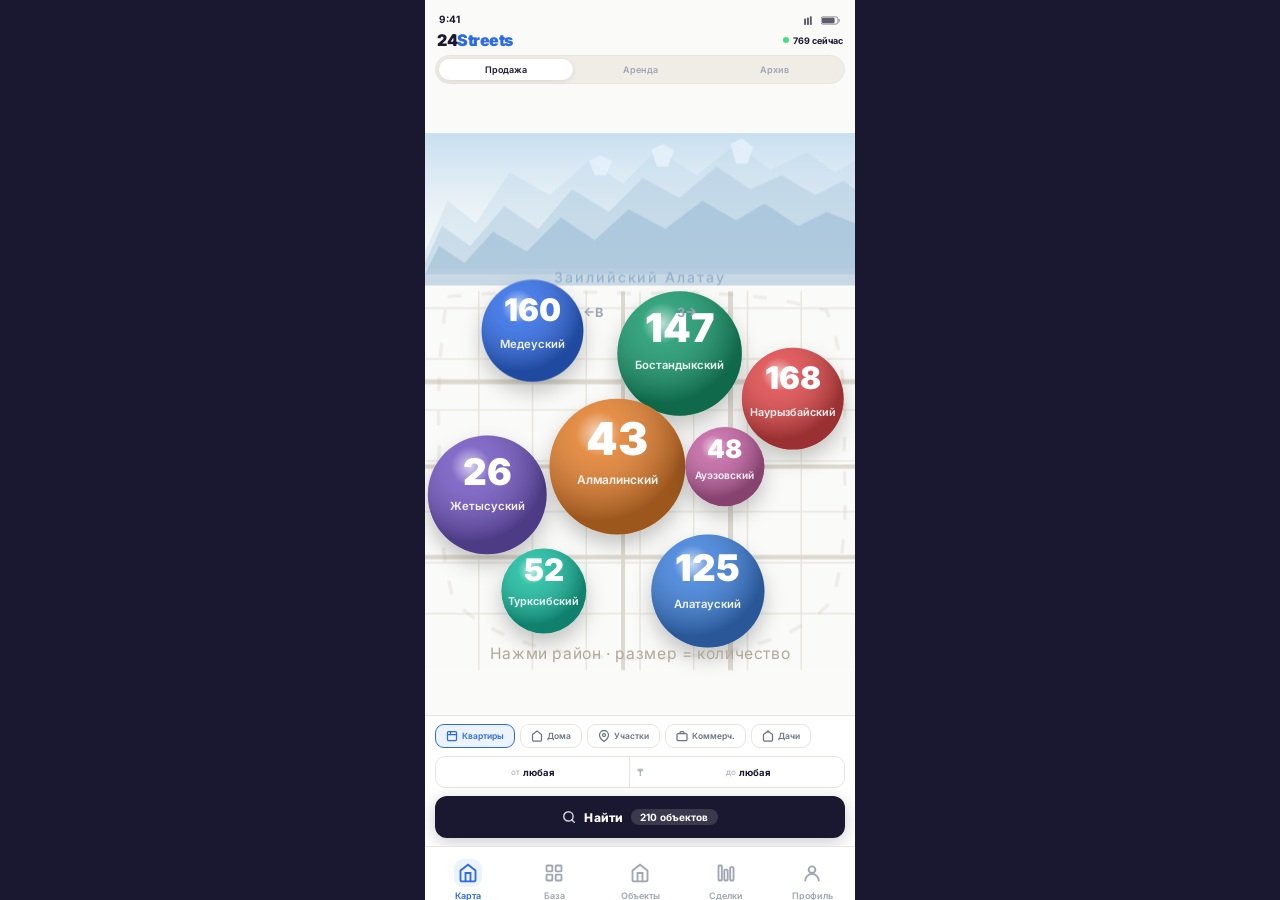
==== commit 109aa50c: "revert: restore Архив label and sale default mode Продажа = Хозяева с Krisha (owner listings, active" ====
--- a/projects/24streets-app/index.html
+++ b/projects/24streets-app/index.html
@@ -51,9 +51,9 @@
 
     <!-- Trio toggle -->
     <div class="trio">
-      <div class="trio-btn" data-mode="sale">Продажа</div>
+      <div class="trio-btn on" data-mode="sale">Продажа</div>
       <div class="trio-btn" data-mode="rent">Аренда</div>
-      <div class="trio-btn on" data-mode="archive">Хозяева</div>
+      <div class="trio-btn" data-mode="archive">Архив</div>
     </div>
 
     <!-- Archive date (hidden by default) -->
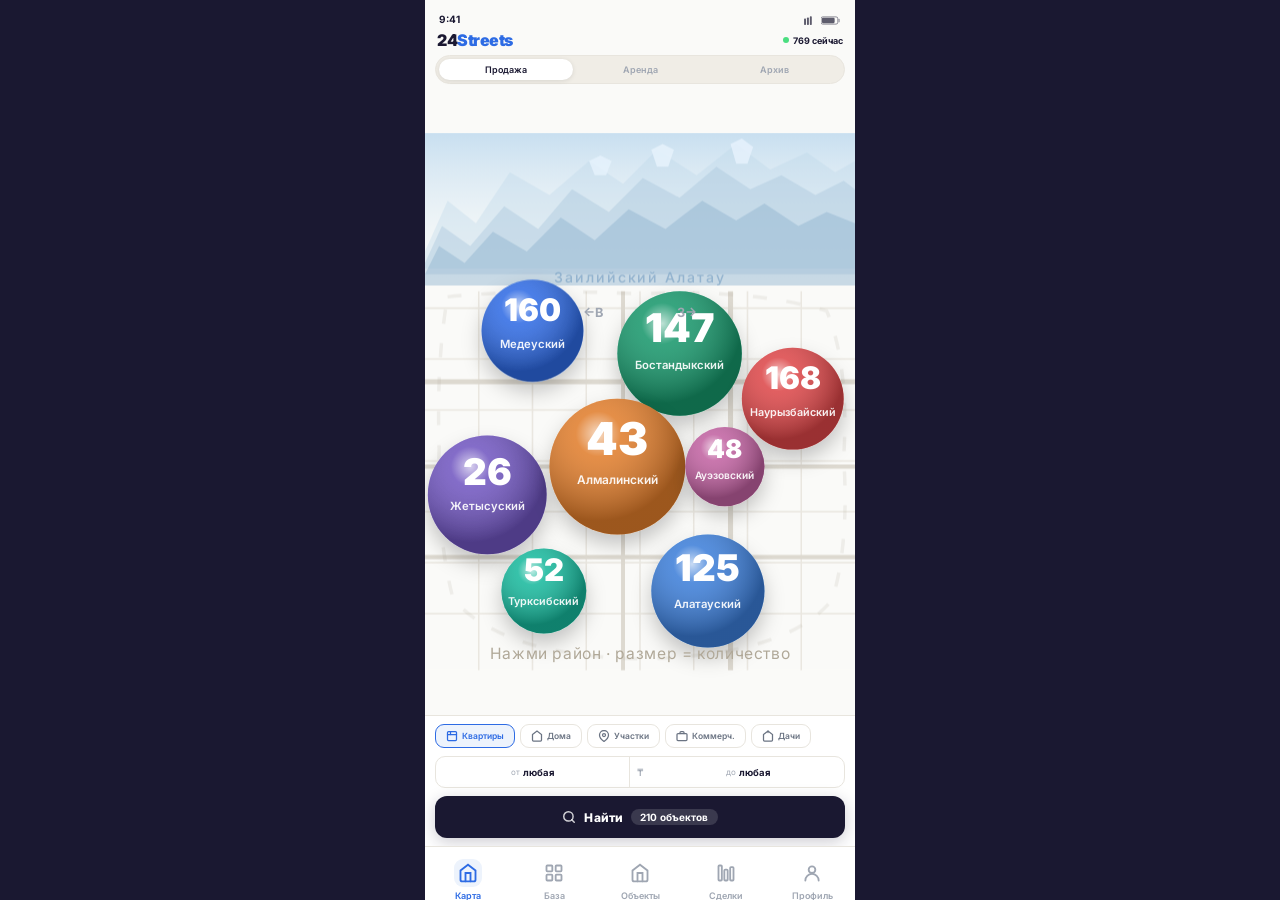
==== commit cb8e9725: "feat: фото и описание объекта видны в приложении - Экран редактирования: реальная загрузка фото с ка" ====
--- a/projects/24streets-app/index.html
+++ b/projects/24streets-app/index.html
@@ -411,6 +411,125 @@
     </div>
   </div>
 
+  <!-- ══════════════ SCREEN: EDIT LISTING ══════════════ -->
+  <div id="screen-edit-listing" class="screen slide-below">
+    <div class="ed-header">
+      <button class="ed-back" id="edBackBtn">
+        <svg width="20" height="20" viewBox="0 0 24 24" fill="none" stroke="#1a1a2e" stroke-width="2.5" stroke-linecap="round"><polyline points="15 18 9 12 15 6"/></svg>
+      </button>
+      <div class="ed-serial" id="edSerial">МО-0001</div>
+      <div style="width:40px"></div>
+    </div>
+
+    <div class="ed-scroll" id="edScroll">
+
+      <!-- ФОТО -->
+      <div class="ed-photos" id="edPhotos"><!-- thumbnails rendered by JS --></div>
+      <input type="file" id="edFileInput" accept="image/*" multiple style="display:none">
+
+      <!-- КАТЕГОРИЯ -->
+      <div class="ed-section">
+        <div class="ed-label">Категория</div>
+        <div class="ed-chips" id="edCategory">
+          <div class="ed-chip on" data-val="apt">Квартира</div>
+          <div class="ed-chip" data-val="house">Дом</div>
+          <div class="ed-chip" data-val="land">Участок</div>
+          <div class="ed-chip" data-val="comm">Коммерч.</div>
+          <div class="ed-chip" data-val="dacha">Дача</div>
+        </div>
+      </div>
+
+      <!-- ЦЕНА -->
+      <div class="ed-section">
+        <div class="ed-label">Цена, ₸</div>
+        <input class="ed-input" id="edPrice" type="number" inputmode="numeric" placeholder="0">
+      </div>
+
+      <!-- КОМНАТ -->
+      <div class="ed-section">
+        <div class="ed-label">Комнат</div>
+        <div class="ed-chips" id="edRooms">
+          <div class="ed-chip" data-val="0">Студия</div>
+          <div class="ed-chip" data-val="1">1</div>
+          <div class="ed-chip" data-val="2">2</div>
+          <div class="ed-chip" data-val="3">3</div>
+          <div class="ed-chip" data-val="4">4</div>
+          <div class="ed-chip" data-val="5">5+</div>
+        </div>
+      </div>
+
+      <!-- ПЛОЩАДЬ + ЭТАЖ -->
+      <div class="ed-row2">
+        <div class="ed-section">
+          <div class="ed-label">Площадь, м²</div>
+          <input class="ed-input" id="edArea" type="number" inputmode="decimal" placeholder="0">
+        </div>
+        <div class="ed-section">
+          <div class="ed-label">Этаж / Этажей</div>
+          <div class="ed-floor-row">
+            <input class="ed-input" id="edFloor" type="number" inputmode="numeric" placeholder="1">
+            <span class="ed-slash">/</span>
+            <input class="ed-input" id="edFloors" type="number" inputmode="numeric" placeholder="9">
+          </div>
+        </div>
+      </div>
+
+      <!-- ТИП ДОМА -->
+      <div class="ed-section">
+        <div class="ed-label">Тип дома</div>
+        <div class="ed-chips" id="edBuildType">
+          <div class="ed-chip" data-val="монолит">Монолит</div>
+          <div class="ed-chip" data-val="кирпич">Кирпич</div>
+          <div class="ed-chip" data-val="панель">Панель</div>
+          <div class="ed-chip" data-val="вторичка">Вторичка</div>
+        </div>
+      </div>
+
+      <!-- СОСТОЯНИЕ -->
+      <div class="ed-section">
+        <div class="ed-label">Состояние</div>
+        <div class="ed-chips" id="edCondition">
+          <div class="ed-chip" data-val="отличное">Отличное</div>
+          <div class="ed-chip" data-val="хорошее">Хорошее</div>
+          <div class="ed-chip" data-val="среднее">Среднее</div>
+          <div class="ed-chip" data-val="ремонт">Требует ремонта</div>
+        </div>
+      </div>
+
+      <!-- АДРЕС -->
+      <div class="ed-section">
+        <div class="ed-label">Адрес</div>
+        <input class="ed-input" id="edAddress" type="text" placeholder="ул. Абая, 10">
+      </div>
+
+      <!-- ОПИСАНИЕ -->
+      <div class="ed-section">
+        <div class="ed-label">Описание объекта</div>
+        <textarea class="ed-textarea" id="edDesc" placeholder="Расскажите об объекте, особенности, инфраструктура..."></textarea>
+      </div>
+
+      <!-- КОНТАКТ ХОЗЯИНА -->
+      <div class="ed-section">
+        <div class="ed-label">Контакт хозяина</div>
+        <input class="ed-input" id="edOwnerName" type="text" placeholder="Имя хозяина">
+        <input class="ed-input ed-input-mt" id="edOwnerPhone" type="tel" placeholder="+7 777 000 00 00">
+      </div>
+
+      <!-- ЗАМЕТКА МОП -->
+      <div class="ed-mop-note">
+        <svg width="14" height="14" viewBox="0 0 24 24" fill="none" stroke="#2d6be4" stroke-width="2" stroke-linecap="round"><circle cx="12" cy="12" r="10"/><line x1="12" y1="8" x2="12" y2="12"/><line x1="12" y1="16" x2="12.01" y2="16"/></svg>
+        Объект закреплён за вами в рамках агентства. Для передачи другому риэлтору обратитесь к МОП.
+      </div>
+
+      <!-- КНОПКИ -->
+      <div class="ed-actions">
+        <button class="ed-save-btn" id="edSaveBtn">Сохранить изменения</button>
+        <button class="ed-remove-btn" id="edRemoveBtn">Снять с работы</button>
+      </div>
+
+    </div>
+  </div>
+
   <!-- ══════════════ TAB BAR ══════════════ -->
   <div class="tab-bar" id="tabBar">
     <div class="tab-item on" data-tab="map">
--- a/projects/24streets-app/css/styles.css
+++ b/projects/24streets-app/css/styles.css
@@ -442,7 +442,8 @@
 }
 .fc-badge.inbase  { background: rgba(21,150,107,.15); color: #15966b; border: 1px solid rgba(21,150,107,.3); }
 .fc-badge.id      { background: #f2f0eb; color: var(--ink3); font-size: 9px; border: 1px solid #e8e5de; }
-.fc-badge.arch-tag { background: rgba(220,68,70,.1); color: #dc4446; border: 1px solid rgba(220,68,70,.25); }
+.fc-badge.arch-tag  { background: rgba(220,68,70,.1); color: #dc4446; border: 1px solid rgba(220,68,70,.25); }
+.fc-badge.owner-tag { background: rgba(45,107,228,.1); color: #2d6be4; border: 1px solid rgba(45,107,228,.25); }
 .fc-counter       { margin-left: auto; font-size: 11px; font-weight: 600; color: var(--ink3); }
 .fc-address { font-size: 18px; font-weight: 800; color: var(--ink); letter-spacing: -.3px; margin-bottom: 4px; }
 .fc-meta    { font-size: 11px; color: var(--ink3); font-weight: 500; margin-bottom: 12px; }
@@ -837,20 +838,30 @@
 .base-card-body {
   flex: 1; padding: 10px 12px 10px 10px; display: flex; flex-direction: column; justify-content: space-between;
 }
-.bc-top { display: flex; align-items: center; justify-content: space-between; margin-bottom: 3px; }
-.bc-price { font-size: 14px; font-weight: 800; color: var(--ink); letter-spacing: -.3px; }
-.bc-id    { font-size: 8px; font-weight: 600; color: var(--ink3); }
-.bc-addr  { font-size: 9.5px; color: var(--ink2); line-height: 1.4; margin-bottom: 5px; }
-.bc-meta  { display: flex; gap: 4px; flex-wrap: wrap; }
-.bc-chip  { font-size: 8px; font-weight: 600; color: var(--ink3); background: var(--bg); border-radius: 5px; padding: 2px 6px; }
+.bc-top       { display: flex; align-items: center; justify-content: space-between; margin-bottom: 4px; }
+.bc-serial    { font-size: 12px; font-weight: 800; color: #2d6be4; letter-spacing: .4px; }
+.bc-date      { font-size: 10px; font-weight: 500; color: var(--ink3); }
+.bc-price-row { display: flex; align-items: center; justify-content: space-between; margin-bottom: 2px; }
+.bc-price     { font-size: 14px; font-weight: 800; color: var(--ink); letter-spacing: -.3px; }
+.bc-id        { font-size: 8px; font-weight: 600; color: var(--ink3); }
+.bc-addr      { font-size: 9.5px; color: var(--ink2); line-height: 1.4; margin-bottom: 5px; }
+.bc-meta      { display: flex; gap: 4px; flex-wrap: wrap; margin-bottom: 10px; }
+.bc-chip      { font-size: 8px; font-weight: 600; color: var(--ink3); background: var(--bg); border-radius: 5px; padding: 2px 6px; }
 .bc-status {
-  display: flex; align-items: center; gap: 4px;
+  display: inline-flex; align-items: center;
   font-size: 8px; font-weight: 700;
-  padding: 3px 7px; border-radius: 6px; margin-top: 5px; align-self: flex-start;
+  padding: 3px 7px; border-radius: 6px;
 }
 .bc-status.taken  { background: #edf3fc; color: var(--blue); }
 .bc-status.saved  { background: #edf7f2; color: var(--green); }
 .bc-status.arch   { background: #f5f0eb; color: var(--ink3); }
+.bc-edit-btn {
+  width: 100%; padding: 10px 0; border-radius: 10px;
+  border: 1.5px solid rgba(45,107,228,.3); background: rgba(45,107,228,.07);
+  color: #2d6be4; font-size: 13px; font-weight: 700; cursor: pointer;
+  font-family: 'Inter', sans-serif; -webkit-tap-highlight-color: transparent;
+}
+.bc-edit-btn:active { background: rgba(45,107,228,.15); }
 
 /* Empty state */
 .base-empty {
@@ -1157,3 +1168,131 @@
   text-decoration: none; display: inline-flex; align-items: center;
 }
 .sr-arrow { color: var(--ink3); }
+
+/* ══════════════════════════════════════════
+   SCREEN: EDIT LISTING
+══════════════════════════════════════════ */
+#screen-edit-listing { background: #f2f0eb; }
+
+.ed-header {
+  display: flex; align-items: center; justify-content: space-between;
+  padding: 14px 16px; padding-top: max(14px, env(safe-area-inset-top));
+  background: #fff; border-bottom: 1px solid #eee;
+  position: sticky; top: 0; z-index: 10;
+}
+.ed-back {
+  background: none; border: none; cursor: pointer;
+  width: 36px; height: 36px; display: flex; align-items: center;
+  justify-content: center; border-radius: 50%; padding: 0;
+  -webkit-tap-highlight-color: transparent;
+}
+.ed-back:active { background: #f0f0f0; }
+.ed-serial { font-size: 17px; font-weight: 800; color: #1a1a2e; letter-spacing: -.2px; }
+
+.ed-scroll {
+  overflow-y: auto; height: calc(100% - 58px);
+  padding: 16px 16px 60px; box-sizing: border-box;
+}
+
+.ed-photos { display: flex; gap: 10px; margin-bottom: 14px; }
+.ed-photo-add {
+  width: 100px; height: 80px; border-radius: 12px;
+  border: 2px dashed #d0cec9; display: flex; flex-direction: column;
+  align-items: center; justify-content: center; gap: 5px;
+  color: #9fa6b2; font-size: 10px; font-weight: 600; cursor: pointer;
+  background: #fff; -webkit-tap-highlight-color: transparent;
+}
+
+.ed-section {
+  background: #fff; border-radius: 14px; padding: 14px 16px;
+  margin-bottom: 10px;
+}
+.ed-label {
+  font-size: 10px; font-weight: 700; color: #9fa6b2;
+  text-transform: uppercase; letter-spacing: .6px; margin-bottom: 10px;
+}
+.ed-chips { display: flex; flex-wrap: wrap; gap: 8px; }
+.ed-chip {
+  padding: 7px 14px; border-radius: 10px; font-size: 13px; font-weight: 600;
+  background: #f2f0eb; color: #5a5a6a; border: 1.5px solid transparent;
+  cursor: pointer; -webkit-tap-highlight-color: transparent; user-select: none;
+  transition: background .12s, border-color .12s, color .12s;
+}
+.ed-chip.on { background: rgba(45,107,228,.1); color: #2d6be4; border-color: rgba(45,107,228,.3); }
+.ed-chip:active { opacity: .7; }
+
+.ed-input {
+  width: 100%; padding: 11px 14px; border-radius: 10px;
+  border: 1.5px solid #eee; font-size: 15px; font-weight: 600;
+  color: #1a1a2e; background: #fafafa; box-sizing: border-box;
+  -webkit-appearance: none; outline: none; font-family: 'Inter', sans-serif;
+}
+.ed-input:focus { border-color: #2d6be4; background: #fff; }
+.ed-input-mt { margin-top: 8px; }
+
+.ed-row2 { display: grid; grid-template-columns: 1fr 1fr; gap: 10px; margin-bottom: 0; }
+.ed-row2 .ed-section { margin-bottom: 0; }
+.ed-floor-row { display: flex; align-items: center; gap: 6px; }
+.ed-floor-row .ed-input { flex: 1; min-width: 0; }
+.ed-slash { font-size: 16px; font-weight: 700; color: #9fa6b2; flex-shrink: 0; }
+
+.ed-textarea {
+  width: 100%; min-height: 88px; padding: 11px 14px;
+  border-radius: 10px; border: 1.5px solid #eee; font-size: 14px;
+  font-weight: 500; color: #1a1a2e; background: #fafafa;
+  box-sizing: border-box; resize: none; outline: none; font-family: 'Inter', sans-serif;
+  line-height: 1.5;
+}
+.ed-textarea:focus { border-color: #2d6be4; background: #fff; }
+
+.ed-mop-note {
+  display: flex; align-items: flex-start; gap: 9px;
+  background: rgba(45,107,228,.07); border-radius: 12px;
+  padding: 12px 14px; margin: 6px 0 14px; font-size: 12px;
+  font-weight: 500; color: #4a5a80; line-height: 1.55;
+}
+.ed-mop-note svg { flex-shrink: 0; margin-top: 1px; }
+
+/* Photo thumbnails */
+.ed-thumb {
+  position: relative; width: 100px; height: 80px; border-radius: 12px;
+  overflow: hidden; flex-shrink: 0;
+}
+.ed-thumb-img { width: 100%; height: 100%; object-fit: cover; display: block; }
+.ed-thumb-rm {
+  position: absolute; top: 4px; right: 4px;
+  width: 20px; height: 20px; border-radius: 50%;
+  background: rgba(0,0,0,.55); color: white; border: none;
+  font-size: 13px; line-height: 1; cursor: pointer;
+  display: flex; align-items: center; justify-content: center;
+  -webkit-tap-highlight-color: transparent;
+}
+
+/* Feed card description */
+.fc-desc {
+  font-size: 12px; color: var(--ink2); line-height: 1.5;
+  margin-bottom: 10px; font-weight: 400;
+}
+
+/* Base card description */
+.bc-desc {
+  font-size: 10px; color: var(--ink2); line-height: 1.4;
+  margin-bottom: 6px; font-style: italic;
+}
+.bc-chip-photo { background: rgba(45,107,228,.1); color: #2d6be4; }
+
+.ed-actions { display: flex; flex-direction: column; gap: 10px; }
+.ed-save-btn {
+  width: 100%; padding: 16px; border-radius: 14px; border: none;
+  background: #2d6be4; color: #fff; font-size: 16px; font-weight: 700;
+  cursor: pointer; font-family: 'Inter', sans-serif;
+  -webkit-tap-highlight-color: transparent;
+}
+.ed-save-btn:active { background: #235ac0; }
+.ed-remove-btn {
+  width: 100%; padding: 14px; border-radius: 14px;
+  border: 1.5px solid rgba(220,68,70,.3); background: rgba(220,68,70,.06);
+  color: #dc4446; font-size: 14px; font-weight: 600; cursor: pointer;
+  font-family: 'Inter', sans-serif; -webkit-tap-highlight-color: transparent;
+}
+.ed-remove-btn:active { background: rgba(220,68,70,.14); }
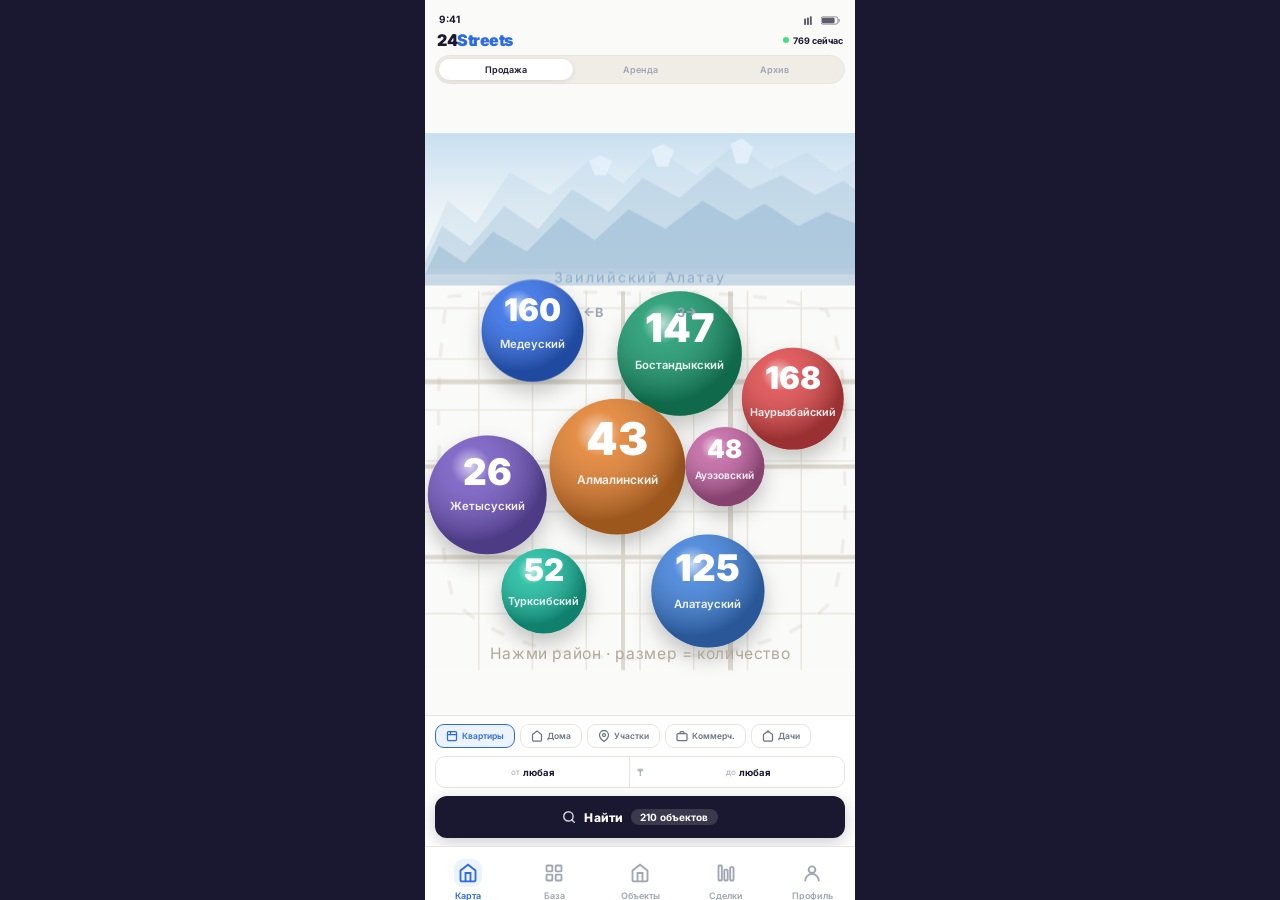
==== commit fc1f9074: "feat: фильтр «Состояние» на экране 2.5 + фикс критического бага в парсере - krisha_parser.py: enrich" ====
--- a/projects/24streets-app/index.html
+++ b/projects/24streets-app/index.html
@@ -305,7 +305,7 @@
     <div class="filt-apply-wrap">
       <div class="filt-apply" id="filtApply">
         <svg width="14" height="14" viewBox="0 0 24 24" fill="none" stroke="white" stroke-width="2.5" stroke-linecap="round"><polyline points="20 6 9 17 4 12"/></svg>
-        Показать <span id="filtCount">0</span> объектов
+        Показать <span id="filtCount">0</span>
       </div>
     </div>
   </div>
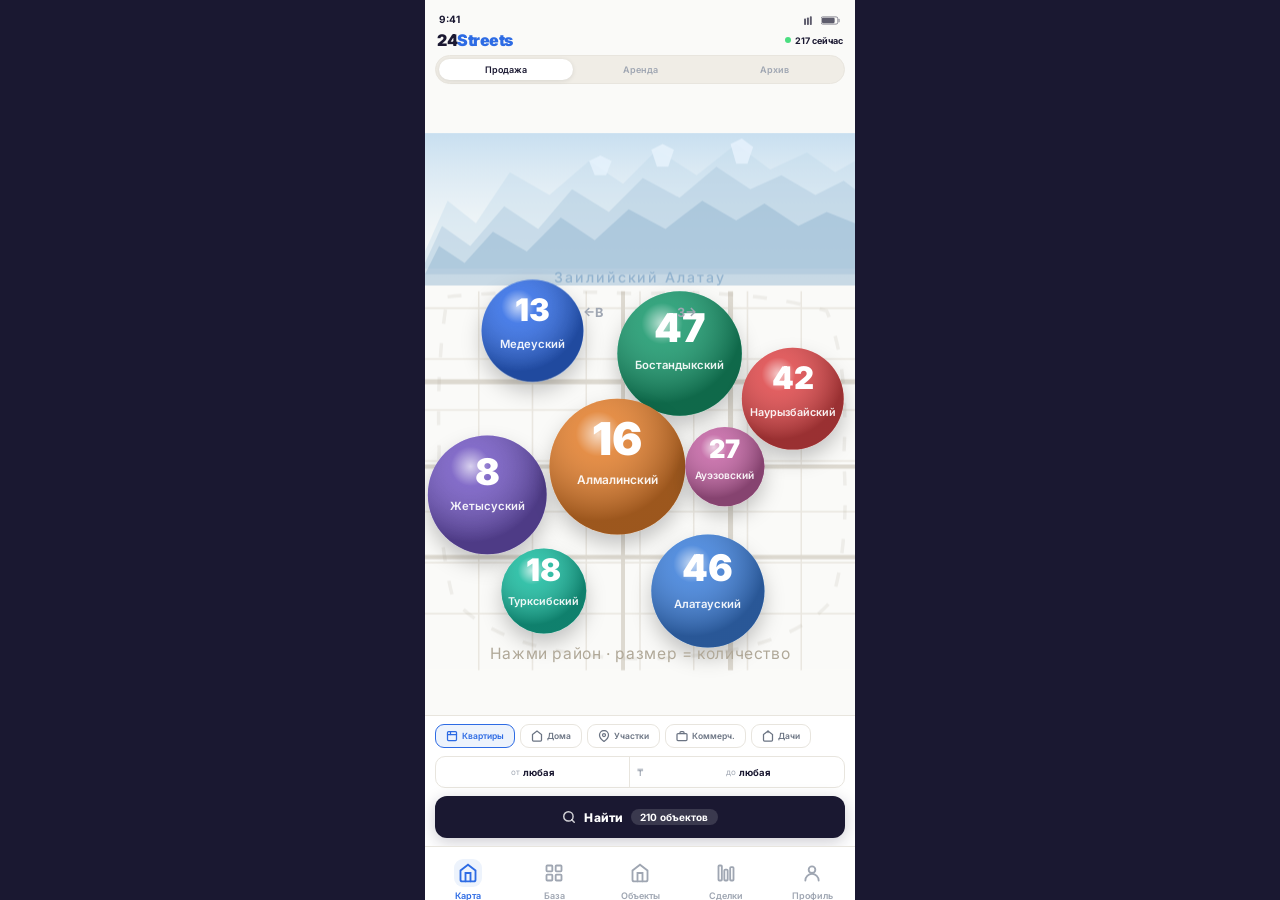
==== commit 2f900511: "fix: типы объектов влияют на пузыри карты, фильтры времени работают, таб-бар виден везде - renderMap" ====
--- a/projects/24streets-app/index.html
+++ b/projects/24streets-app/index.html
@@ -10,14 +10,14 @@
 <link rel="stylesheet" href="css/styles.css">
 <script>
 (function(){
-  var TAB_H = 64;   // tab bar
+  var TAB_H = 64;   // tab bar (виден на всех экранах)
   var FEED_HDR = 52; // feed header
   function setH(){
     var h = window.innerHeight;
     var s = document.documentElement.style;
     s.setProperty('--app-h', h + 'px');
-    s.setProperty('--card-h', (h - TAB_H) + 'px');        // map/base screens
-    s.setProperty('--feed-card-h', (h - FEED_HDR) + 'px'); // feed cards (no tab bar)
+    s.setProperty('--card-h', (h - TAB_H) + 'px');            // map/base screens
+    s.setProperty('--feed-card-h', (h - FEED_HDR - TAB_H) + 'px'); // feed cards (над таб-баром)
   }
   setH();
   window.addEventListener('resize', setH);
@@ -261,7 +261,7 @@
   </div>
 
   <!-- ══════════════ SCREEN 2: DISTRICT DETAIL ══════════════ -->
-  <div id="screen-district" class="screen slide-below dark-screen">
+  <div id="screen-district" class="screen slide-below dark-screen with-tabs">
     <div class="ds-status-bar">
       <span class="time" style="color:rgba(255,255,255,.8)">9:41</span>
     </div>
@@ -283,7 +283,7 @@
   </div>
 
   <!-- ══════════════ SCREEN 2.5: FILTERS ══════════════ -->
-  <div id="screen-filter" class="screen slide-below dark-screen">
+  <div id="screen-filter" class="screen slide-below dark-screen with-tabs">
     <div class="ds-status-bar">
       <span class="time" style="color:rgba(255,255,255,.8)">9:41</span>
     </div>
@@ -311,7 +311,7 @@
   </div>
 
   <!-- ══════════════ SCREEN 3: FEED ══════════════ -->
-  <div id="screen-feed" class="screen slide-below">
+  <div id="screen-feed" class="screen slide-below with-tabs">
     <div class="feed-hdr" id="feedHdr">
       <div class="fh-back" id="feedBack">
         <svg width="9" height="9" viewBox="0 0 24 24" fill="none" stroke="currentColor" stroke-width="2.5" stroke-linecap="round"><polyline points="15 18 9 12 15 6"/></svg>
--- a/projects/24streets-app/css/styles.css
+++ b/projects/24streets-app/css/styles.css
@@ -258,6 +258,7 @@
   display: grid; grid-template-columns: 1fr 1fr;
   gap: 10px; padding: 4px 16px 24px;
   overflow-y: auto;
+  flex: 1; min-height: 0;
 }
 .type-card {
   background: rgba(255,255,255,.07);
@@ -374,7 +375,7 @@
 .feed-wrapper {
   position: absolute;
   top: calc(48px + var(--safe-top));
-  left: 0; right: 0; bottom: 0;
+  left: 0; right: 0; bottom: calc(54px + var(--safe-bot));
   overflow-y: scroll; overflow-x: hidden;
   scroll-snap-type: y mandatory;
   -webkit-overflow-scrolling: touch;
@@ -426,6 +427,7 @@
   position: relative; overflow: hidden;
 }
 .fc-photo svg { position: absolute; inset: 0; }
+.fc-photo-img { position: absolute; inset: 0; width: 100%; height: 100%; object-fit: cover; }
 
 /* ── Content section ── */
 .fc-content {
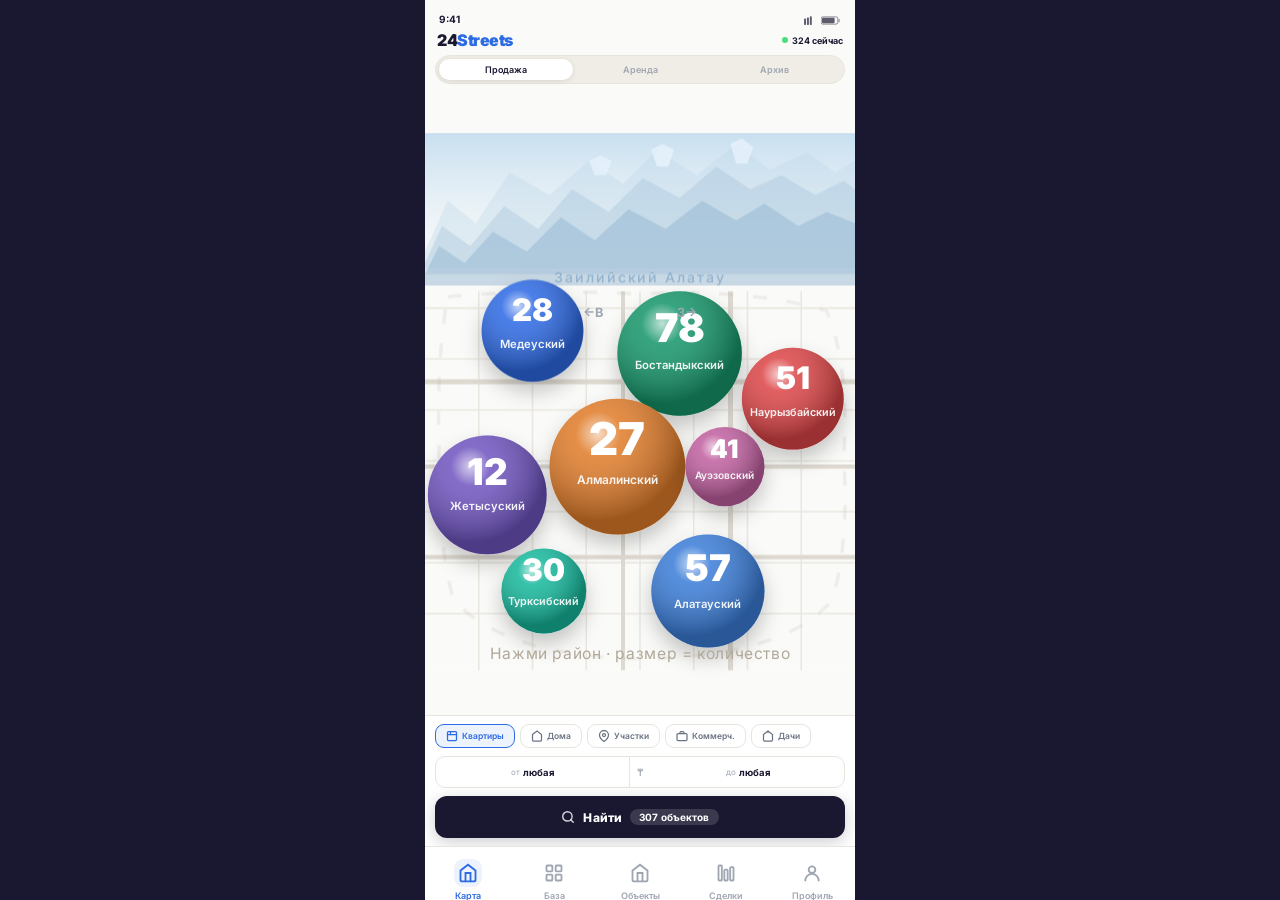
==== commit 0f822bd4: "feat: закрепление объектов за агентом/агентством + разрешение МОП на перенос - Фикс критичного бага:" ====
--- a/projects/24streets-app/index.html
+++ b/projects/24streets-app/index.html
@@ -376,6 +376,20 @@
         </div>
       </div>
 
+      <div class="rating-card" id="ratingCard">
+        <div class="rating-top">
+          <div class="rating-stars-row">
+            <svg width="18" height="18" viewBox="0 0 24 24" fill="#f5b400"><polygon points="12 2 15 9 22 9.5 16.5 14.5 18 22 12 18 6 22 7.5 14.5 2 9.5 9 9"/></svg>
+            <span id="ratingValue">5.0</span>
+          </div>
+          <div class="rating-tier-badge" id="ratingTierBadge">Бронза</div>
+        </div>
+        <div class="rating-sub" id="ratingSub">0 объектов в работе · дисциплина 100%</div>
+        <div class="rating-progress-track"><div class="rating-progress-fill" id="ratingProgressFill" style="width:0%"></div></div>
+        <div class="rating-progress-lbl" id="ratingProgressLbl"></div>
+        <div class="rating-perks" id="ratingPerks"></div>
+      </div>
+
       <div class="settings-section">
         <div class="settings-row">
           <div class="sr-left">
@@ -654,6 +668,8 @@
         <div class="pe-chip" data-val="land">Участок</div>
         <div class="pe-chip" data-val="commercial">Коммерч.</div>
       </div>
+      <div class="pe-section-label">Район</div>
+      <select id="peDistrict" class="pe-input"></select>
       <div class="pe-section-label">Адрес</div>
       <input id="peAddress" class="pe-input" placeholder="пр. Достык, 180" type="text">
       <div class="pe-row">
@@ -730,6 +746,7 @@
 <script src="js/auth.js"></script>
 <script src="js/agent-properties.js"></script>
 <script src="js/agent-crm.js"></script>
+<script src="js/agent-rating.js"></script>
 <script src="js/buyer-feed.js"></script>
 <!-- App -->
 <script src="js/app.js"></script>
--- a/projects/24streets-app/css/styles.css
+++ b/projects/24streets-app/css/styles.css
@@ -459,6 +459,7 @@
 }
 .fc-rl-name  { font-size: 13px; font-weight: 700; color: var(--ink); }
 .fc-rl-sub   { font-size: 10px; color: var(--ink3); margin-top: 1px; }
+.fc-rl-rating { font-size: 11px; font-weight: 700; color: #d9a400; }
 .fc-rl-right { margin-left: auto; display: flex; align-items: center; gap: 3px;
                font-size: 12px; font-weight: 700; color: #1a1831; }
 .fc-star     { color: #ffd93d; }
@@ -843,6 +844,14 @@
 .bc-top       { display: flex; align-items: center; justify-content: space-between; margin-bottom: 4px; }
 .bc-serial    { font-size: 12px; font-weight: 800; color: #2d6be4; letter-spacing: .4px; }
 .bc-date      { font-size: 10px; font-weight: 500; color: var(--ink3); }
+.bc-agent-row { display: flex; align-items: center; gap: 5px; margin-bottom: 6px; }
+.bc-agent-avatar {
+  width: 16px; height: 16px; border-radius: 50%; flex-shrink: 0;
+  background: var(--ink); color: white; font-size: 8px; font-weight: 700;
+  display: flex; align-items: center; justify-content: center;
+}
+.bc-agent-name { font-size: 10px; font-weight: 700; color: var(--ink); }
+.bc-agent-lbl  { font-size: 9px; font-weight: 500; color: var(--ink3); }
 .bc-price-row { display: flex; align-items: center; justify-content: space-between; margin-bottom: 2px; }
 .bc-price     { font-size: 14px; font-weight: 800; color: var(--ink); letter-spacing: -.3px; }
 .bc-id        { font-size: 8px; font-weight: 600; color: var(--ink3); }
@@ -857,13 +866,22 @@
 .bc-status.taken  { background: #edf3fc; color: var(--blue); }
 .bc-status.saved  { background: #edf7f2; color: var(--green); }
 .bc-status.arch   { background: #f5f0eb; color: var(--ink3); }
+.bc-actions-row { display: flex; gap: 6px; }
 .bc-edit-btn {
-  width: 100%; padding: 10px 0; border-radius: 10px;
+  flex: 1; padding: 10px 0; border-radius: 10px;
   border: 1.5px solid rgba(45,107,228,.3); background: rgba(45,107,228,.07);
   color: #2d6be4; font-size: 13px; font-weight: 700; cursor: pointer;
   font-family: 'Inter', sans-serif; -webkit-tap-highlight-color: transparent;
 }
 .bc-edit-btn:active { background: rgba(45,107,228,.15); }
+.bc-source-btn {
+  display: flex; align-items: center; justify-content: center;
+  padding: 10px 12px; border-radius: 10px; white-space: nowrap;
+  border: 1.5px solid var(--border); background: var(--bg);
+  color: var(--ink2); font-size: 13px; font-weight: 700; text-decoration: none;
+  -webkit-tap-highlight-color: transparent;
+}
+.bc-source-btn:active { background: var(--border); }
 
 /* Empty state */
 .base-empty {
@@ -914,6 +932,36 @@
 .stat-card:active { opacity: .65; }
 .stat-num  { font-size: 26px; font-weight: 900; color: var(--ink); letter-spacing: -.5px; line-height: 1; }
 .stat-lbl  { font-size: 9px; color: var(--ink3); margin-top: 3px; font-weight: 500; }
+
+/* ── Рейтинг агента (Яндекс-Такси-style) ── */
+.rating-card {
+  background: white; border-radius: 16px; padding: 16px;
+  border: 1px solid var(--border); margin-bottom: 14px;
+}
+.rating-top { display: flex; align-items: center; justify-content: space-between; }
+.rating-stars-row { display: flex; align-items: center; gap: 6px; }
+.rating-stars-row span { font-size: 20px; font-weight: 800; color: var(--ink); letter-spacing: -.3px; }
+.rating-tier-badge {
+  font-size: 10px; font-weight: 800; letter-spacing: .02em;
+  padding: 4px 10px; border-radius: 20px;
+  background: linear-gradient(135deg,#e8ac2e,#c9821a); color: white;
+}
+.rating-tier-badge.tier-bronze   { background: linear-gradient(135deg,#b08d57,#8a6a3c); }
+.rating-tier-badge.tier-silver   { background: linear-gradient(135deg,#a9b4bd,#7c8791); }
+.rating-tier-badge.tier-gold     { background: linear-gradient(135deg,#f0c14b,#c9821a); }
+.rating-tier-badge.tier-platinum { background: linear-gradient(135deg,#7dd3d8,#3f9ea6); }
+.rating-sub { font-size: 11px; color: var(--ink2); font-weight: 500; margin-top: 8px; }
+.rating-progress-track {
+  height: 6px; border-radius: 4px; background: var(--bg); margin-top: 10px; overflow: hidden;
+}
+.rating-progress-fill { height: 100%; border-radius: 4px; background: var(--blue); transition: width .3s; }
+.rating-progress-lbl { font-size: 10px; color: var(--ink3); font-weight: 500; margin-top: 6px; }
+.rating-perks { margin-top: 12px; display: flex; flex-direction: column; gap: 6px; }
+.rating-perk {
+  display: flex; align-items: center; gap: 7px;
+  font-size: 11.5px; color: var(--ink); font-weight: 500;
+}
+.rating-perk svg { flex-shrink: 0; color: var(--green); }
 
 .settings-section { background: white; border-radius: 14px; border: 1px solid var(--border); overflow: hidden; margin-bottom: 12px; }
 .settings-row {
@@ -1064,9 +1112,29 @@
   display: flex; align-items: center; justify-content: center;
   cursor: pointer; flex-shrink: 0;
 }
+.pe-photo-tile { position: relative; width: 80px; height: 80px; flex-shrink: 0; }
 .pe-photo-thumb {
   width: 80px; height: 80px; border-radius: 12px;
-  object-fit: cover; flex-shrink: 0; cursor: pointer;
+  object-fit: cover; display: block;
+}
+.pe-photo-rm {
+  position: absolute; top: 4px; right: 4px;
+  width: 20px; height: 20px; border-radius: 50%;
+  background: rgba(0,0,0,.55); color: white; border: none;
+  font-size: 13px; line-height: 1; cursor: pointer;
+  display: flex; align-items: center; justify-content: center;
+  -webkit-tap-highlight-color: transparent;
+}
+
+.prop-district-label {
+  font-size: 13px; font-weight: 700; color: var(--ink);
+  margin: 16px 0 6px; padding: 0 2px;
+}
+.prop-district-group:first-child .prop-district-label { margin-top: 0; }
+.prop-type-label {
+  font-size: 11px; font-weight: 600; color: var(--ink3);
+  text-transform: uppercase; letter-spacing: .02em;
+  margin: 8px 0 4px; padding: 0 2px;
 }
 
 /* ══════════════════════════════════════════
